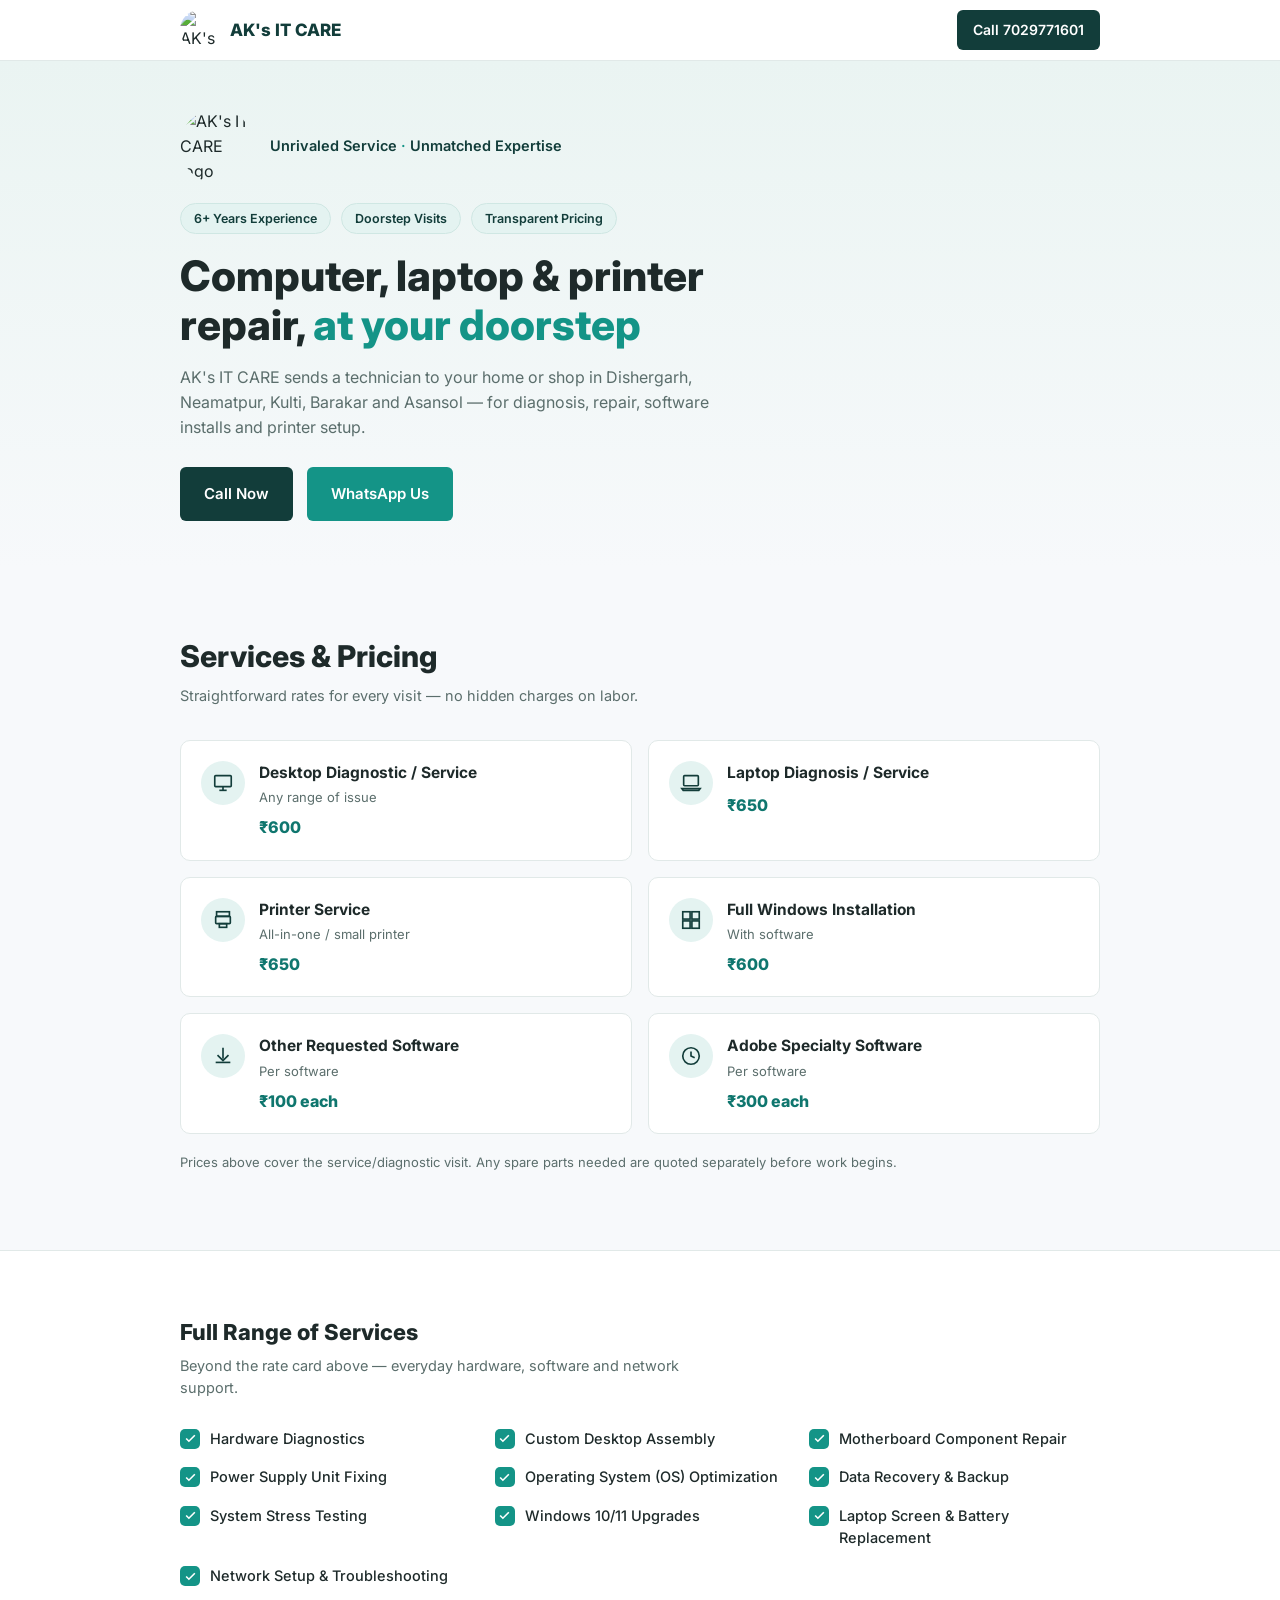
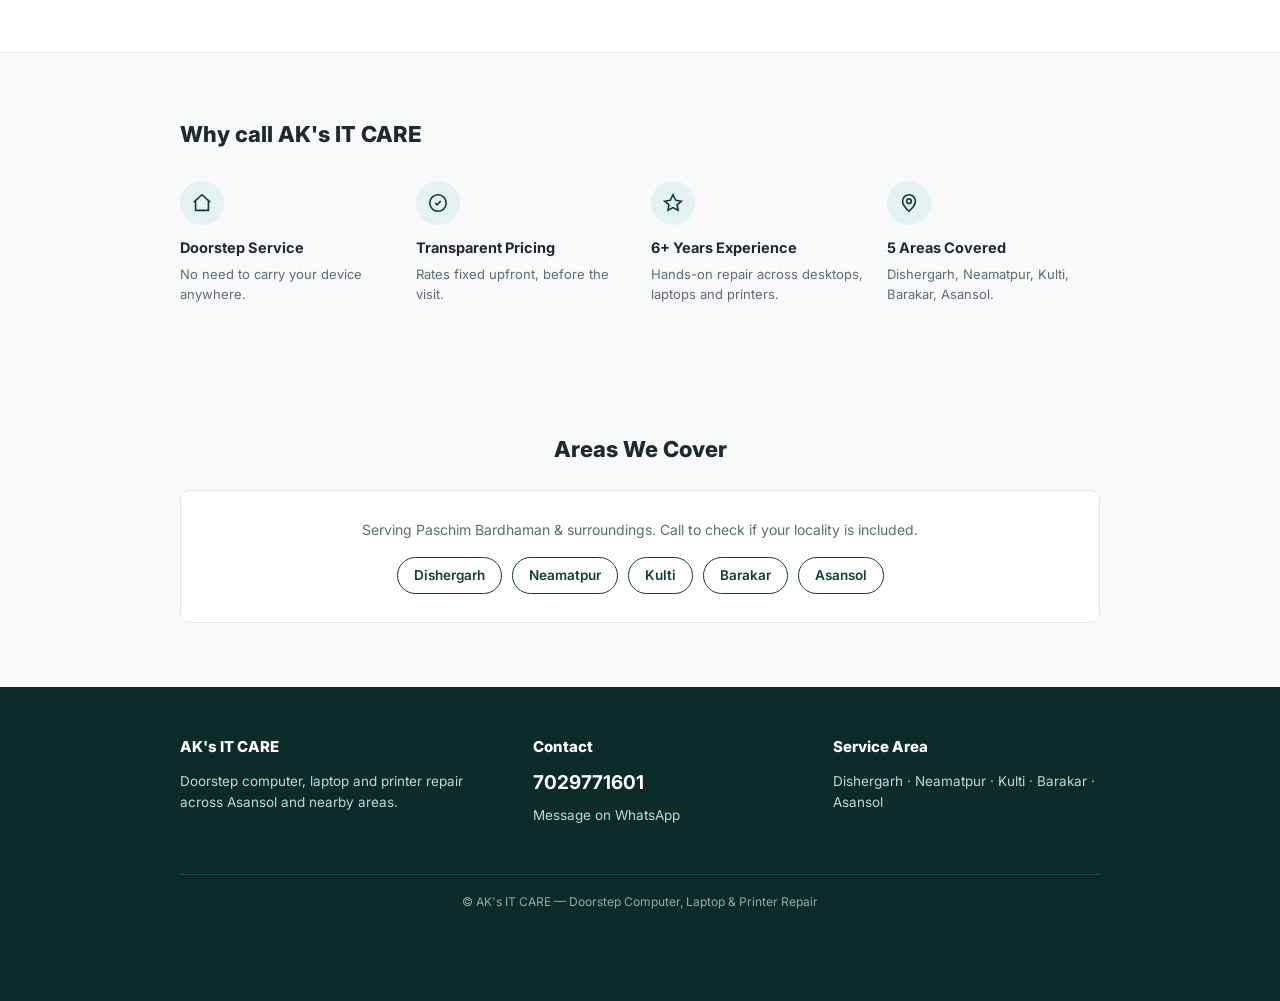
==== aks-it-care.html @ cd23a736 "Add files via upload" ====
<!DOCTYPE html>
<html lang="en">
<head>
<meta charset="UTF-8">
<meta name="viewport" content="width=device-width, initial-scale=1.0">
<title>AK's IT CARE — Doorstep Computer, Laptop & Printer Repair | Asansol, Kulti, Barakar</title>
<meta name="description" content="AK's IT CARE brings computer, laptop and printer repair to your door in Dishergarh, Neamatpur, Kulti, Barakar and Asansol. Call or WhatsApp 7029771601.">
<link rel="icon" type="image/png" href="/AK-S-IT-CARE/logo.png">
<link rel="manifest" href="/AK-S-IT-CARE/manifest.json">
<meta name="theme-color" content="#123D3A">
<link rel="apple-touch-icon" href="/AK-S-IT-CARE/icon-192.png">
<meta name="apple-mobile-web-app-capable" content="yes">
<meta name="apple-mobile-web-app-status-bar-style" content="black-translucent">
<meta name="apple-mobile-web-app-title" content="AK's IT CARE">
<link rel="preconnect" href="https://fonts.googleapis.com">
<link rel="preconnect" href="https://fonts.gstatic.com" crossorigin>
<link href="https://fonts.googleapis.com/css2?family=Inter:wght@400;500;600;700;800&display=swap" rel="stylesheet">
<style>
  :root{
    --primary:#123D3A;
    --primary-dark:#0B2B29;
    --accent:#149487;
    --accent-dark:#0F766E;
    --bg:#F7F9FB;
    --card:#FFFFFF;
    --text:#1E2A2A;
    --muted:#5B6E6C;
    --border:#E1E9E8;
    --tint:#E4F3F1;
  }
  *{ box-sizing:border-box; }
  html{ scroll-behavior:smooth; }
  body{
    margin:0; background:var(--bg); color:var(--text);
    font-family:'Inter', sans-serif; line-height:1.55;
  }
  h1,h2,h3{ font-family:'Inter',sans-serif; font-weight:800; margin:0; color:var(--text); }
  a{ color:inherit; text-decoration:none; }
  .wrap{ max-width:960px; margin:0 auto; padding:0 20px; }
  section{ padding:64px 0; }

  .logo-img{ border-radius:50%; flex:none; display:block; }

  /* header */
  header.top{
    position:sticky; top:0; z-index:50;
    background:var(--card); border-bottom:1px solid var(--border);
  }
  .top-inner{
    display:flex; align-items:center; justify-content:space-between;
    padding:10px 20px; max-width:960px; margin:0 auto;
  }
  .brand{ display:flex; align-items:center; gap:10px; }
  .brand .logo-img{ width:40px; height:40px; }
  .brand-name{ font-weight:800; font-size:17px; color:var(--primary); }
  .top-call{
    display:inline-flex; align-items:center; gap:8px;
    background:var(--primary); color:#fff; font-weight:600; font-size:14px;
    padding:9px 16px; border-radius:6px;
  }
  .top-call:hover{ background:var(--primary-dark); }

  /* hero */
  .hero{ background:linear-gradient(180deg,#EAF4F2 0%, var(--bg) 100%); padding:48px 0 48px; }
  .hero-top{ display:flex; align-items:center; gap:16px; margin-bottom:20px; }
  .hero .logo-img{ width:74px; height:74px; }
  .tagline{ font-size:14.5px; font-weight:600; color:var(--primary); }
  .tagline .sep{ color:var(--accent); }

  .badge-row{ display:flex; gap:10px; flex-wrap:wrap; margin-bottom:18px; }
  .badge{
    font-size:12.5px; font-weight:600; color:var(--primary);
    background:var(--tint); border:1px solid #CFE7E3; border-radius:20px; padding:5px 13px;
  }
  h1{ font-size:clamp(28px,5vw,42px); line-height:1.15; max-width:640px; }
  h1 .hl{ color:var(--accent); }
  .hero p.lead{ color:var(--muted); font-size:16px; max-width:560px; margin-top:16px; }
  .cta-row{ display:flex; gap:14px; margin-top:28px; flex-wrap:wrap; }
  .btn{
    display:inline-flex; align-items:center; gap:8px;
    padding:13px 22px; border-radius:6px; font-weight:600; font-size:15px;
    border:2px solid transparent;
  }
  .btn-primary{ background:var(--primary); color:#fff; }
  .btn-primary:hover{ background:var(--primary-dark); }
  .btn-accent{ background:var(--accent); color:#fff; }
  .btn-accent:hover{ background:var(--accent-dark); }

  /* services */
  section.services h2{ font-size:clamp(22px,4vw,30px); }
  .section-sub{ color:var(--muted); font-size:14.5px; margin-top:6px; max-width:520px; }
  .grid{
    display:grid; grid-template-columns:repeat(2,1fr); gap:16px; margin-top:32px;
  }
  @media (max-width:640px){ .grid{ grid-template-columns:1fr; } }
  .service-card{
    background:var(--card); border:1px solid var(--border); border-radius:10px;
    padding:20px; display:flex; gap:14px; align-items:flex-start;
  }
  .icon-circle{
    flex:none; width:44px; height:44px; border-radius:50%;
    background:var(--tint); display:flex; align-items:center; justify-content:center;
  }
  .icon-circle svg{ width:22px; height:22px; stroke:var(--primary); }
  .service-card .title{ font-weight:700; font-size:15.5px; }
  .service-card .note{ font-size:13px; color:var(--muted); margin-top:2px; }
  .service-card .price{ font-weight:800; color:var(--accent-dark); font-size:16px; margin-top:8px; }

  .price-note{ font-size:13px; color:var(--muted); margin-top:18px; }

  /* full capability checklist */
  section.capabilities{ background:var(--card); border-top:1px solid var(--border); border-bottom:1px solid var(--border); }
  .cap-grid{
    display:grid; grid-template-columns:repeat(3,1fr); gap:16px 24px; margin-top:28px;
  }
  @media (max-width:760px){ .cap-grid{ grid-template-columns:repeat(2,1fr); } }
  @media (max-width:480px){ .cap-grid{ grid-template-columns:1fr; } }
  .cap-item{ display:flex; align-items:flex-start; gap:10px; font-size:14.5px; font-weight:500; }
  .cap-check{
    flex:none; width:20px; height:20px; border-radius:5px; background:var(--accent);
    display:flex; align-items:center; justify-content:center; margin-top:1px;
  }
  .cap-check svg{ width:13px; height:13px; stroke:#fff; stroke-width:3; }

  /* why us */
  .why-grid{ display:grid; grid-template-columns:repeat(4,1fr); gap:22px; margin-top:30px; }
  @media (max-width:760px){ .why-grid{ grid-template-columns:repeat(2,1fr); } }
  .why-item{ text-align:left; }
  .why-item .icon-circle{ margin-bottom:12px; }
  .why-item .title{ font-weight:700; font-size:14.5px; }
  .why-item .d{ font-size:13px; color:var(--muted); margin-top:4px; }

  /* coverage */
  .coverage-card{
    background:var(--card); border:1px solid var(--border); border-radius:10px;
    padding:28px; text-align:center; margin-top:24px;
  }
  .chips{ display:flex; flex-wrap:wrap; gap:10px; justify-content:center; margin-top:16px; }
  .chip{
    border:1.5px solid var(--primary); color:var(--primary);
    border-radius:20px; padding:7px 16px; font-size:13.5px; font-weight:600;
  }

  /* footer */
  footer{ background:var(--primary-dark); color:#E4F1EF; padding:48px 0 90px; }
  .foot-grid{ display:grid; grid-template-columns:1.2fr 1fr 1fr; gap:32px; }
  @media (max-width:700px){ .foot-grid{ grid-template-columns:1fr; gap:26px; } }
  footer h3{ color:#fff; font-size:15px; margin-bottom:10px; }
  footer p, footer a{ font-size:13.5px; color:#BFDAD6; }
  footer a:hover{ color:#fff; }
  .foot-phone{ font-size:19px; font-weight:700; color:#fff; margin-top:4px; display:block; }
  .foot-bottom{
    border-top:1px solid rgba(255,255,255,0.12); margin-top:34px; padding-top:18px;
    font-size:12px; color:#8FAEAA; text-align:center;
  }

  /* sticky mobile call bar */
  .mobile-bar{
    display:none;
    position:fixed; bottom:0; left:0; right:0; z-index:60;
    background:#fff; border-top:1px solid var(--border);
    padding:10px 16px; gap:10px;
    box-shadow:0 -4px 16px rgba(0,0,0,0.08);
  }
  @media (max-width:680px){
    .mobile-bar{ display:flex; }
    body{ padding-bottom:74px; }
  }
  .mobile-bar .btn{ flex:1; justify-content:center; padding:12px 10px; font-size:14px; }

  a:focus-visible, button:focus-visible{ outline:3px solid var(--accent); outline-offset:2px; }
</style>
</head>
<body>

<header class="top">
  <div class="top-inner">
    <div class="brand">
      <img class="logo-img" src="/AK-S-IT-CARE/logo.png" alt="AK's IT CARE logo" width="40" height="40">
      <span class="brand-name">AK's IT CARE</span>
    </div>
    <a class="top-call" href="tel:+917029771601">Call 7029771601</a>
  </div>
</header>

<section class="hero">
  <div class="wrap">
    <div class="hero-top">
      <img class="logo-img" src="/AK-S-IT-CARE/logo.png" alt="AK's IT CARE logo" width="74" height="74">
      <div class="tagline">Unrivaled Service<span class="sep"> · </span>Unmatched Expertise</div>
    </div>
    <div class="badge-row">
      <span class="badge">6+ Years Experience</span>
      <span class="badge">Doorstep Visits</span>
      <span class="badge">Transparent Pricing</span>
    </div>
    <h1>Computer, laptop &amp; printer repair, <span class="hl">at your doorstep</span></h1>
    <p class="lead">AK's IT CARE sends a technician to your home or shop in Dishergarh, Neamatpur, Kulti, Barakar and Asansol — for diagnosis, repair, software installs and printer setup.</p>
    <div class="cta-row">
      <a class="btn btn-primary" href="tel:+917029771601">Call Now</a>
      <a class="btn btn-accent" href="https://wa.me/917029771601" target="_blank" rel="noopener">WhatsApp Us</a>
    </div>
  </div>
</section>

<section class="services" id="services">
  <div class="wrap">
    <h2>Services &amp; Pricing</h2>
    <p class="section-sub">Straightforward rates for every visit — no hidden charges on labor.</p>

    <div class="grid">
      <div class="service-card">
        <div class="icon-circle"><svg viewBox="0 0 24 24" fill="none" stroke-width="1.8"><rect x="3" y="4" width="18" height="12" rx="1"/><line x1="8" y1="20" x2="16" y2="20"/><line x1="12" y1="16" x2="12" y2="20"/></svg></div>
        <div>
          <div class="title">Desktop Diagnostic / Service</div>
          <div class="note">Any range of issue</div>
          <div class="price">₹600</div>
        </div>
      </div>

      <div class="service-card">
        <div class="icon-circle"><svg viewBox="0 0 24 24" fill="none" stroke-width="1.8"><rect x="4" y="4" width="16" height="11" rx="1"/><path d="M2 18h20l-1.5 2h-17z"/></svg></div>
        <div>
          <div class="title">Laptop Diagnosis / Service</div>
          <div class="price">₹650</div>
        </div>
      </div>

      <div class="service-card">
        <div class="icon-circle"><svg viewBox="0 0 24 24" fill="none" stroke-width="1.8"><rect x="5" y="3" width="14" height="5"/><rect x="4" y="8" width="16" height="8" rx="1"/><rect x="8" y="16" width="8" height="4"/></svg></div>
        <div>
          <div class="title">Printer Service</div>
          <div class="note">All-in-one / small printer</div>
          <div class="price">₹650</div>
        </div>
      </div>

      <div class="service-card">
        <div class="icon-circle"><svg viewBox="0 0 24 24" fill="none" stroke-width="1.8"><rect x="3" y="3" width="8" height="8"/><rect x="13" y="3" width="8" height="8"/><rect x="3" y="13" width="8" height="8"/><rect x="13" y="13" width="8" height="8"/></svg></div>
        <div>
          <div class="title">Full Windows Installation</div>
          <div class="note">With software</div>
          <div class="price">₹600</div>
        </div>
      </div>

      <div class="service-card">
        <div class="icon-circle"><svg viewBox="0 0 24 24" fill="none" stroke-width="1.8"><path d="M12 3v12"/><path d="M6 11l6 6 6-6"/><path d="M4 19h16"/></svg></div>
        <div>
          <div class="title">Other Requested Software</div>
          <div class="note">Per software</div>
          <div class="price">₹100 each</div>
        </div>
      </div>

      <div class="service-card">
        <div class="icon-circle"><svg viewBox="0 0 24 24" fill="none" stroke-width="1.8"><circle cx="12" cy="12" r="9"/><path d="M12 7v5l4 2"/></svg></div>
        <div>
          <div class="title">Adobe Specialty Software</div>
          <div class="note">Per software</div>
          <div class="price">₹300 each</div>
        </div>
      </div>
    </div>

    <p class="price-note">Prices above cover the service/diagnostic visit. Any spare parts needed are quoted separately before work begins.</p>
  </div>
</section>

<section class="capabilities">
  <div class="wrap">
    <h2 style="font-size:22px;">Full Range of Services</h2>
    <p class="section-sub">Beyond the rate card above — everyday hardware, software and network support.</p>
    <div class="cap-grid">
      <div class="cap-item"><span class="cap-check"><svg viewBox="0 0 24 24" fill="none"><path d="M4 12l5 5L20 6"/></svg></span>Hardware Diagnostics</div>
      <div class="cap-item"><span class="cap-check"><svg viewBox="0 0 24 24" fill="none"><path d="M4 12l5 5L20 6"/></svg></span>Custom Desktop Assembly</div>
      <div class="cap-item"><span class="cap-check"><svg viewBox="0 0 24 24" fill="none"><path d="M4 12l5 5L20 6"/></svg></span>Motherboard Component Repair</div>
      <div class="cap-item"><span class="cap-check"><svg viewBox="0 0 24 24" fill="none"><path d="M4 12l5 5L20 6"/></svg></span>Power Supply Unit Fixing</div>
      <div class="cap-item"><span class="cap-check"><svg viewBox="0 0 24 24" fill="none"><path d="M4 12l5 5L20 6"/></svg></span>Operating System (OS) Optimization</div>
      <div class="cap-item"><span class="cap-check"><svg viewBox="0 0 24 24" fill="none"><path d="M4 12l5 5L20 6"/></svg></span>Data Recovery &amp; Backup</div>
      <div class="cap-item"><span class="cap-check"><svg viewBox="0 0 24 24" fill="none"><path d="M4 12l5 5L20 6"/></svg></span>System Stress Testing</div>
      <div class="cap-item"><span class="cap-check"><svg viewBox="0 0 24 24" fill="none"><path d="M4 12l5 5L20 6"/></svg></span>Windows 10/11 Upgrades</div>
      <div class="cap-item"><span class="cap-check"><svg viewBox="0 0 24 24" fill="none"><path d="M4 12l5 5L20 6"/></svg></span>Laptop Screen &amp; Battery Replacement</div>
      <div class="cap-item"><span class="cap-check"><svg viewBox="0 0 24 24" fill="none"><path d="M4 12l5 5L20 6"/></svg></span>Network Setup &amp; Troubleshooting</div>
    </div>
  </div>
</section>

<section class="why">
  <div class="wrap">
    <h2 style="font-size:22px;">Why call AK's IT CARE</h2>
    <div class="why-grid">
      <div class="why-item">
        <div class="icon-circle"><svg viewBox="0 0 24 24" fill="none" stroke-width="1.8"><path d="M3 11l9-8 9 8"/><path d="M5 10v10h14V10"/></svg></div>
        <div class="title">Doorstep Service</div>
        <div class="d">No need to carry your device anywhere.</div>
      </div>
      <div class="why-item">
        <div class="icon-circle"><svg viewBox="0 0 24 24" fill="none" stroke-width="1.8"><circle cx="12" cy="12" r="9"/><path d="M9 12l2 2 4-4"/></svg></div>
        <div class="title">Transparent Pricing</div>
        <div class="d">Rates fixed upfront, before the visit.</div>
      </div>
      <div class="why-item">
        <div class="icon-circle"><svg viewBox="0 0 24 24" fill="none" stroke-width="1.8"><path d="M12 3l3 6 6 1-4.5 4 1 6-5.5-3-5.5 3 1-6L3 10l6-1z"/></svg></div>
        <div class="title">6+ Years Experience</div>
        <div class="d">Hands-on repair across desktops, laptops and printers.</div>
      </div>
      <div class="why-item">
        <div class="icon-circle"><svg viewBox="0 0 24 24" fill="none" stroke-width="1.8"><path d="M12 21s7-6.5 7-11a7 7 0 10-14 0c0 4.5 7 11 7 11z"/><circle cx="12" cy="10" r="2.5"/></svg></div>
        <div class="title">5 Areas Covered</div>
        <div class="d">Dishergarh, Neamatpur, Kulti, Barakar, Asansol.</div>
      </div>
    </div>
  </div>
</section>

<section class="coverage" id="coverage">
  <div class="wrap">
    <h2 style="font-size:22px; text-align:center;">Areas We Cover</h2>
    <div class="coverage-card">
      <p style="color:var(--muted); font-size:14px; margin:0;">Serving Paschim Bardhaman &amp; surroundings. Call to check if your locality is included.</p>
      <div class="chips">
        <span class="chip">Dishergarh</span>
        <span class="chip">Neamatpur</span>
        <span class="chip">Kulti</span>
        <span class="chip">Barakar</span>
        <span class="chip">Asansol</span>
      </div>
    </div>
  </div>
</section>

<footer id="contact">
  <div class="wrap">
    <div class="foot-grid">
      <div>
        <h3>AK's IT CARE</h3>
        <p>Doorstep computer, laptop and printer repair across Asansol and nearby areas.</p>
      </div>
      <div>
        <h3>Contact</h3>
        <a href="tel:+917029771601" class="foot-phone">7029771601</a>
        <p style="margin-top:8px;"><a href="https://wa.me/917029771601" target="_blank" rel="noopener">Message on WhatsApp</a></p>
      </div>
      <div>
        <h3>Service Area</h3>
        <p>Dishergarh · Neamatpur · Kulti · Barakar · Asansol</p>
      </div>
    </div>
    <div class="foot-bottom">© AK's IT CARE — Doorstep Computer, Laptop &amp; Printer Repair</div>
  </div>
</footer>

<div class="mobile-bar">
  <a class="btn btn-primary" href="tel:+917029771601">Call Now</a>
  <a class="btn btn-accent" href="https://wa.me/917029771601" target="_blank" rel="noopener">WhatsApp</a>
</div>

<script>
  if ('serviceWorker' in navigator) {
    window.addEventListener('load', () => {
      navigator.serviceWorker.register('/AK-S-IT-CARE/sw.js').catch(() => {});
    });
  }
</script>

</body>
</html>
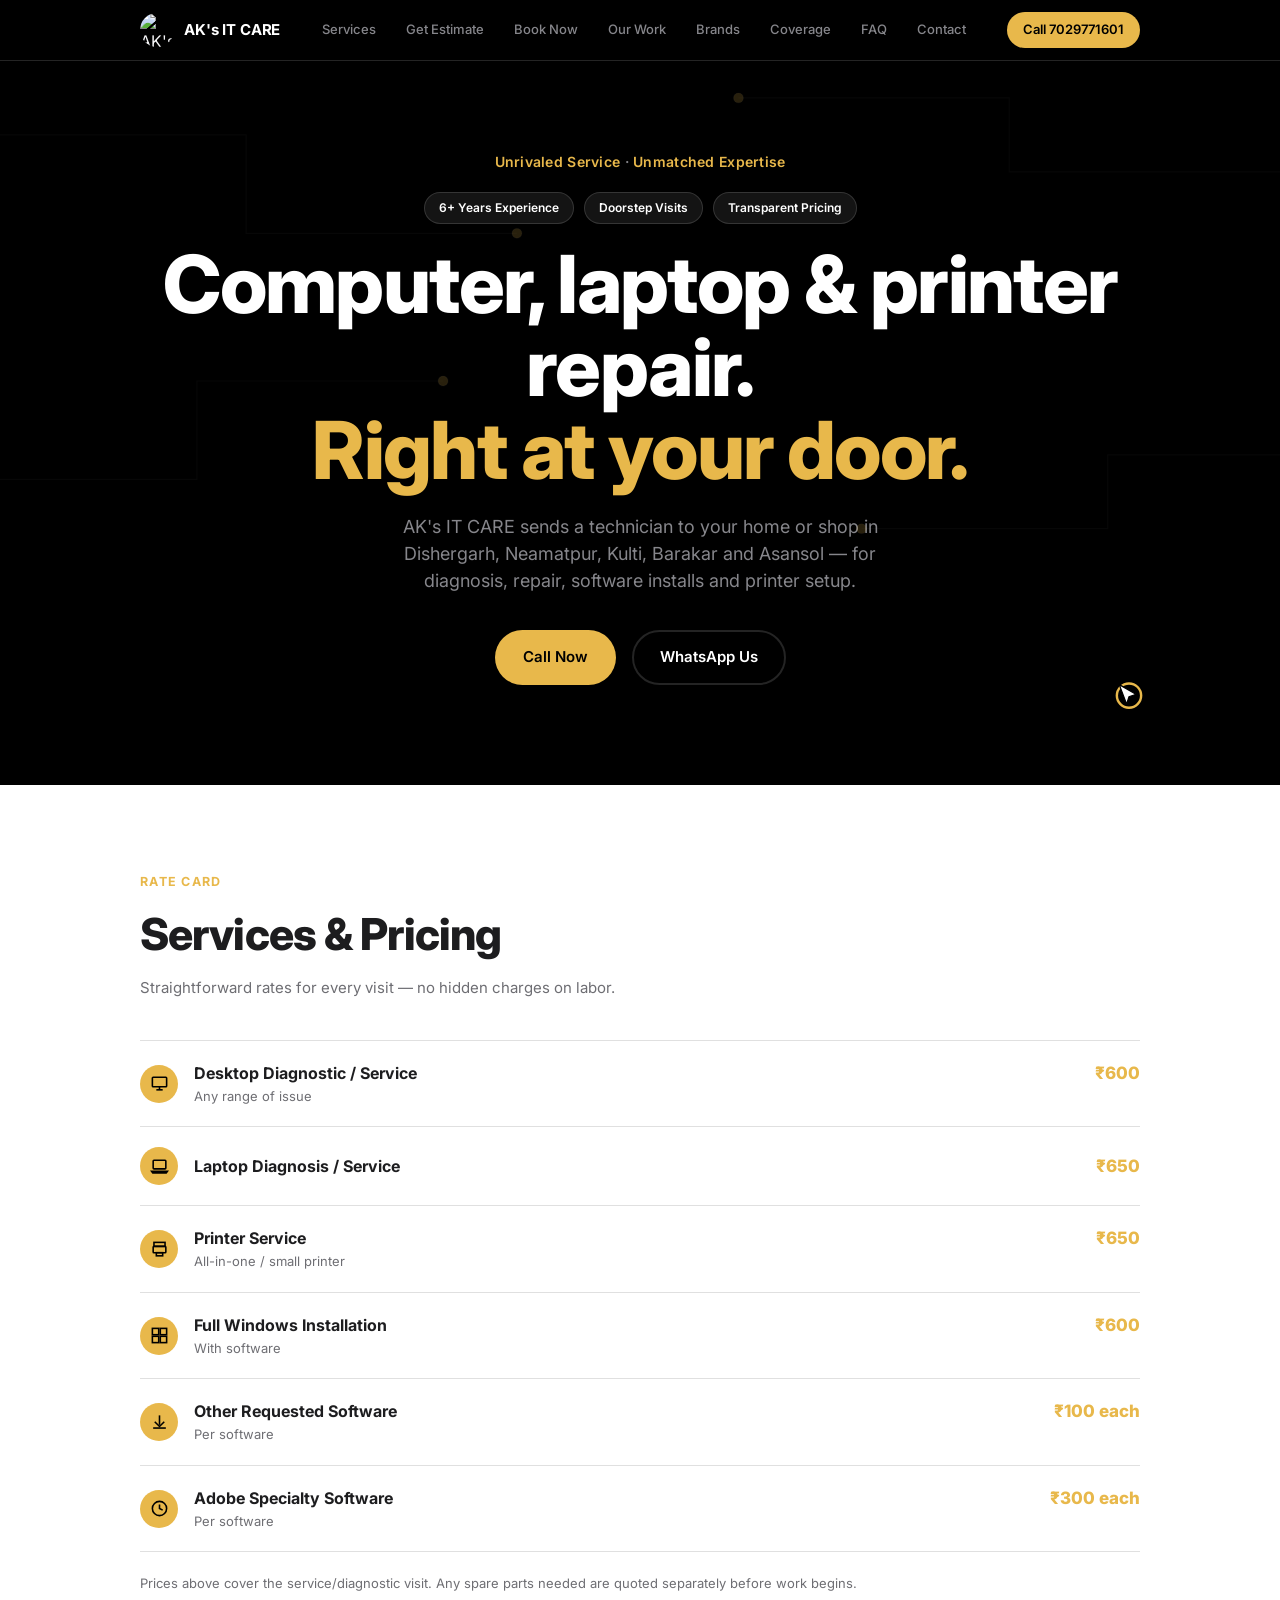
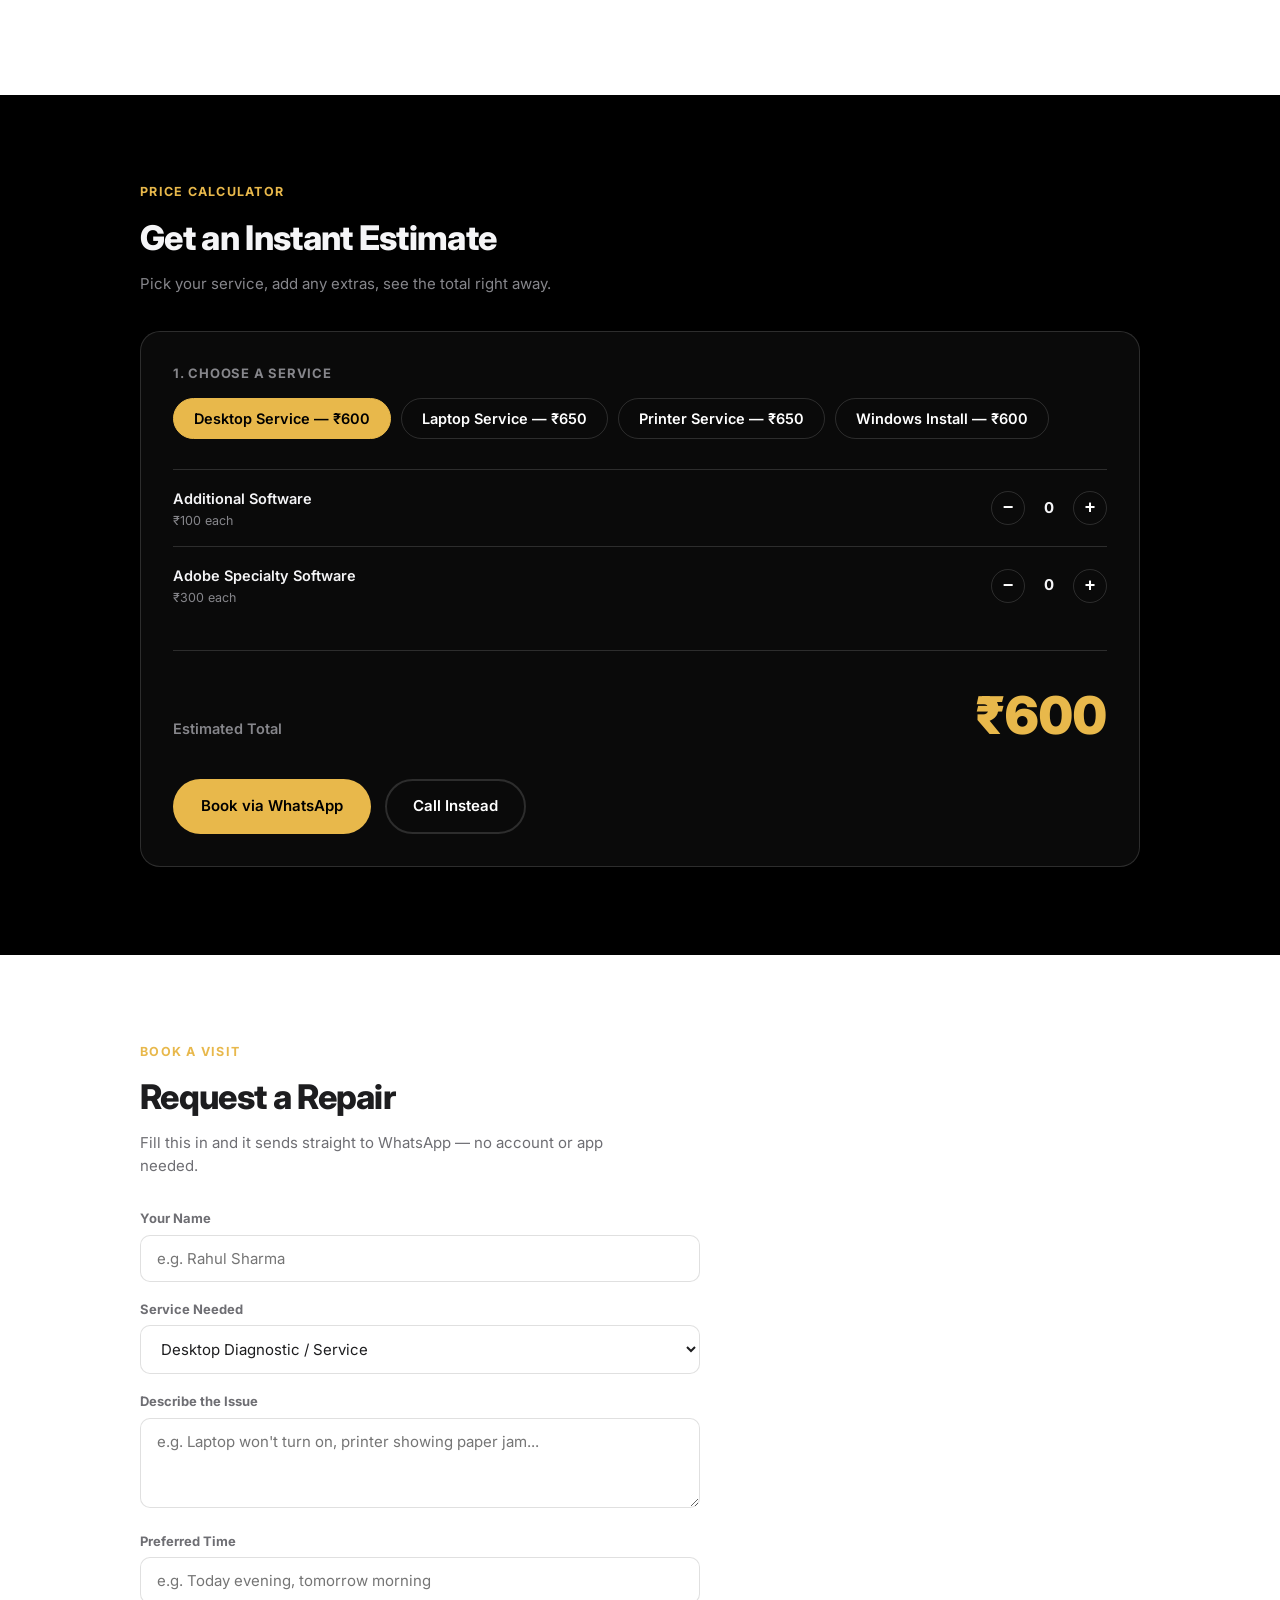
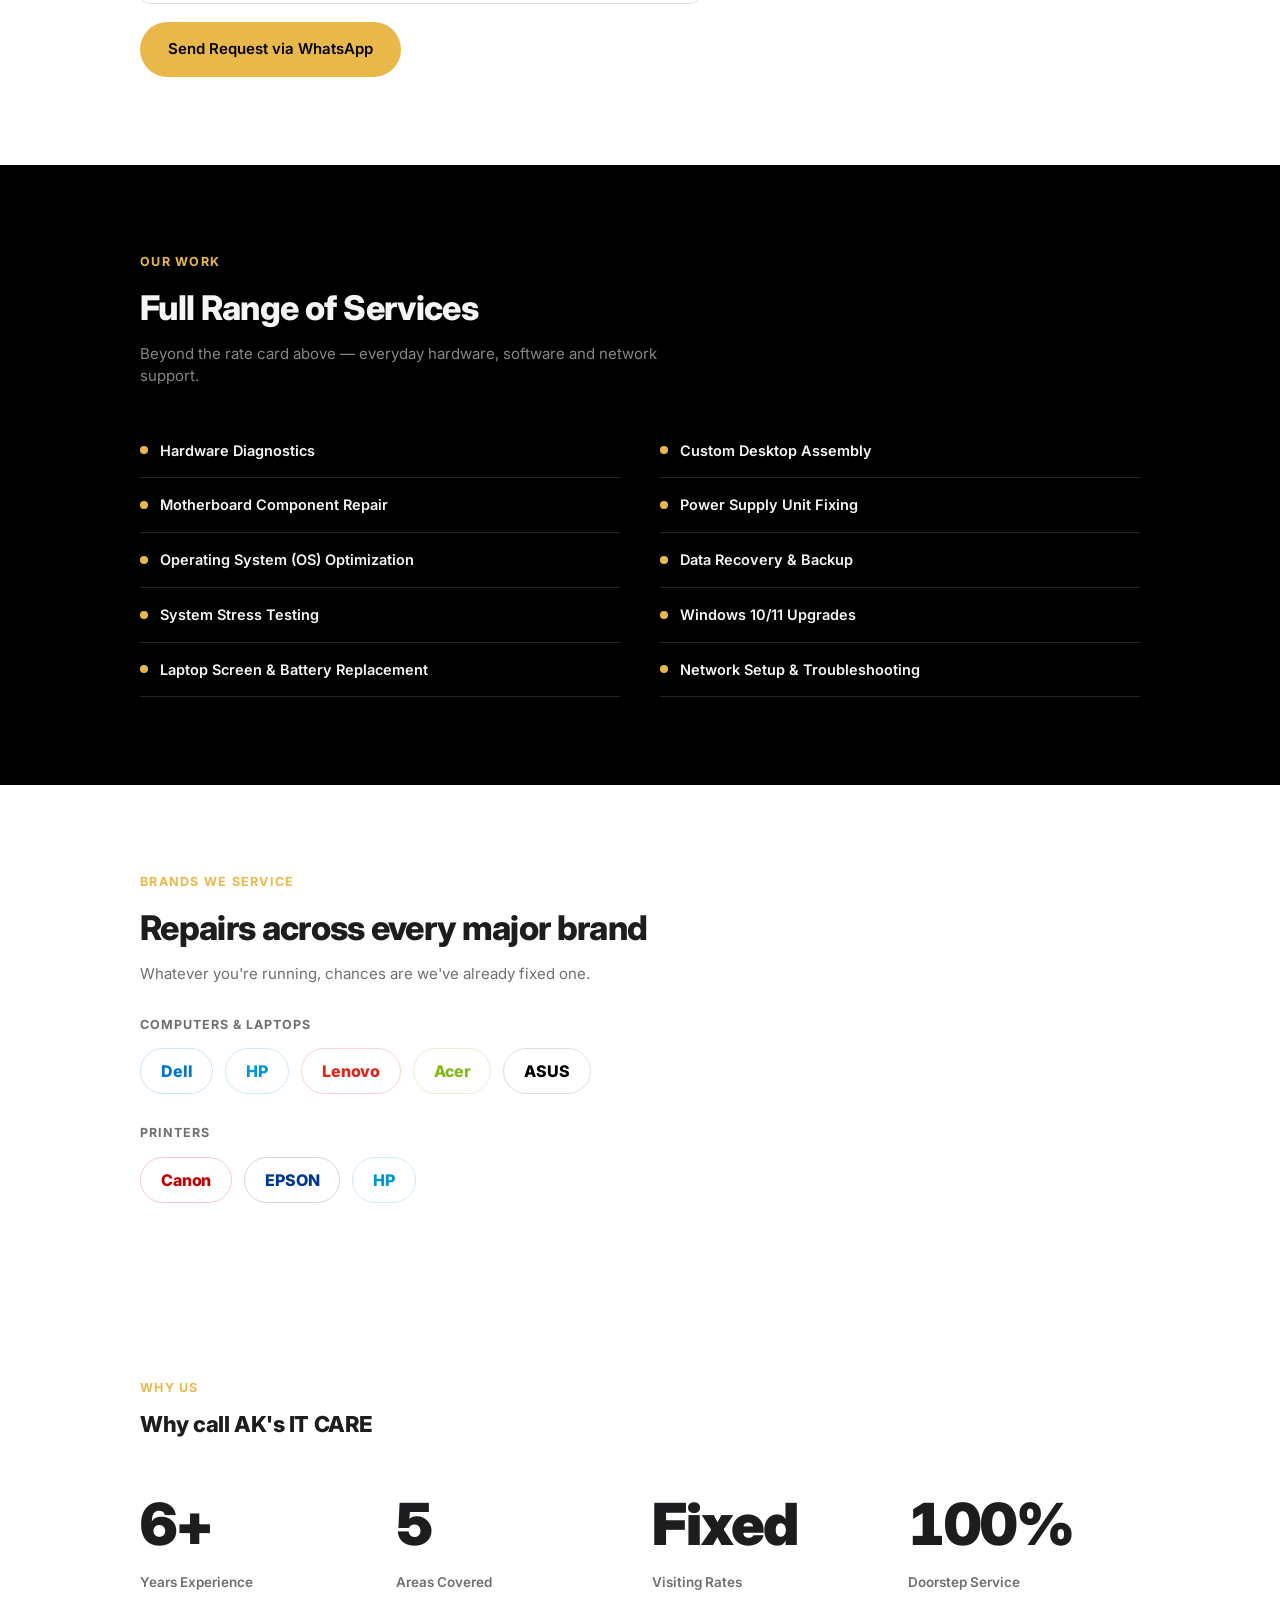
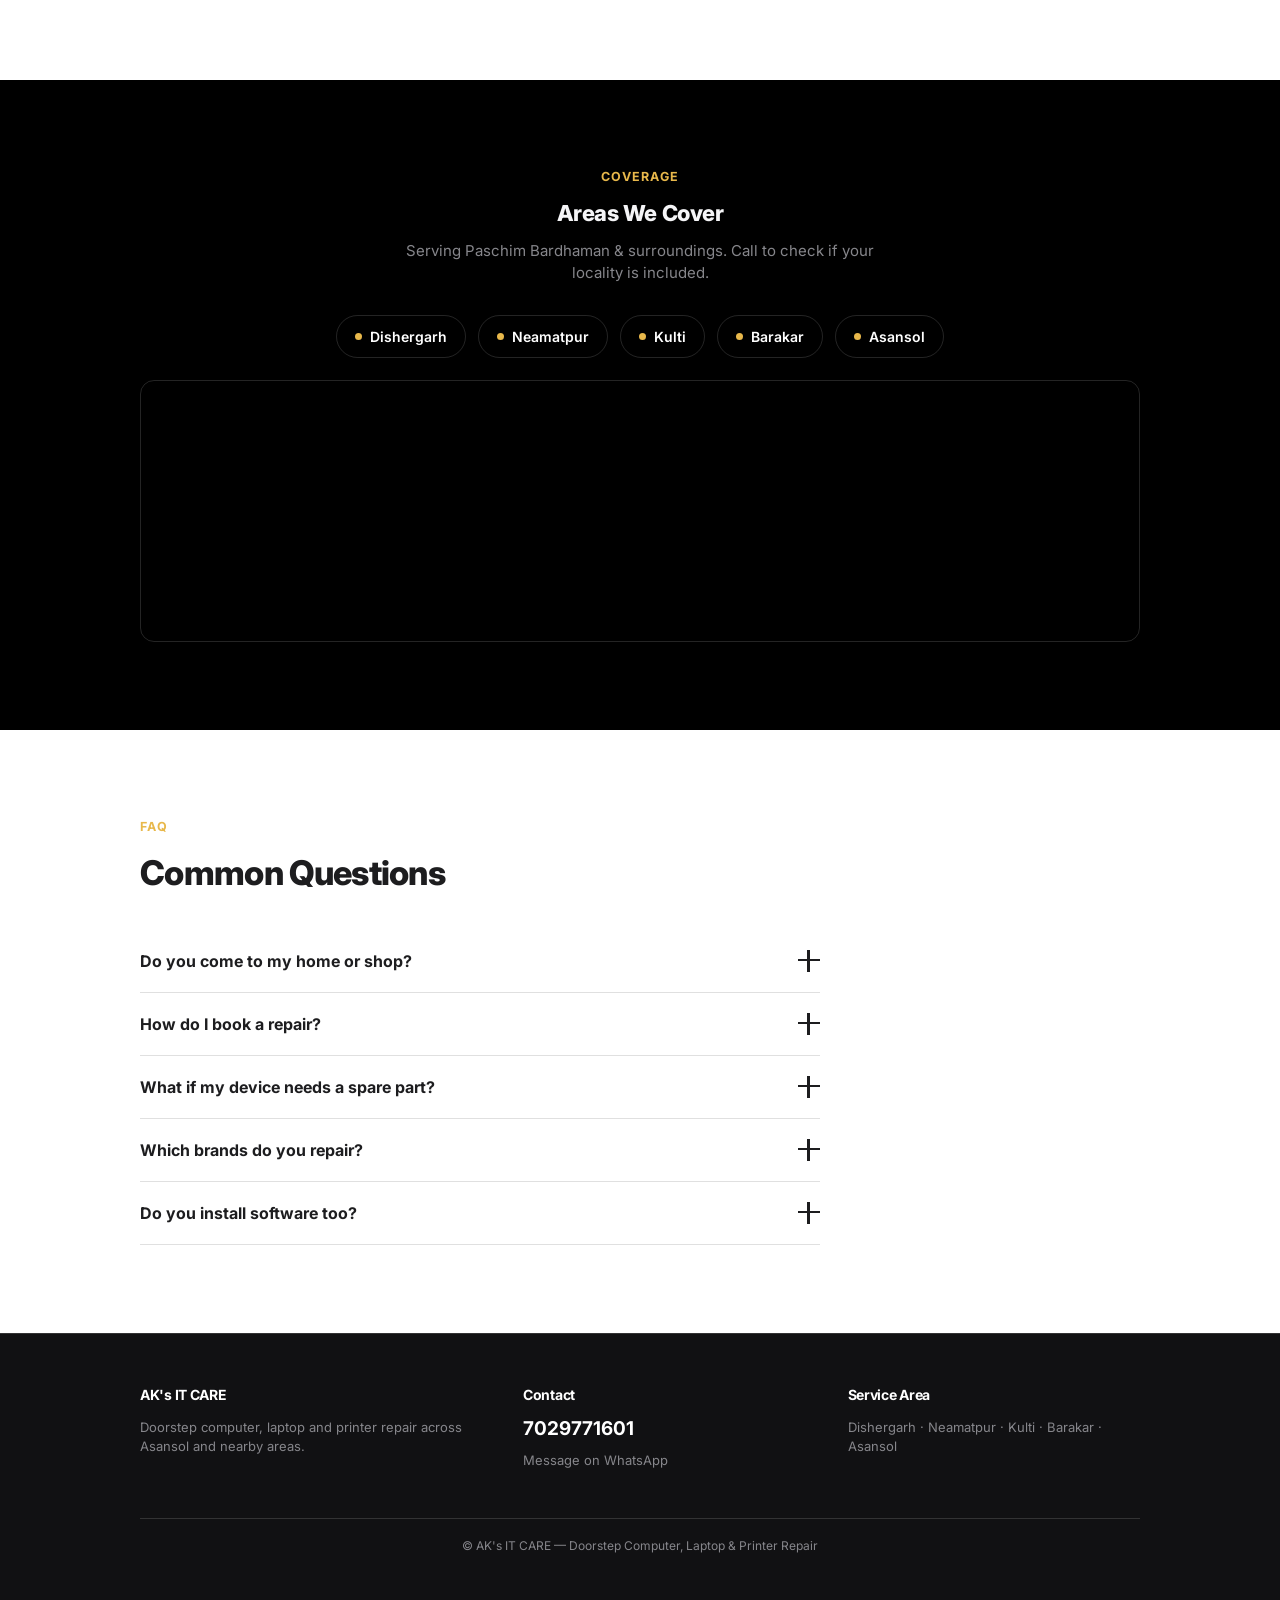
==== commit a8e2c72a: "Add files via upload" ====
--- a/aks-it-care.html
+++ b/aks-it-care.html
@@ -5,168 +5,293 @@
 <meta name="viewport" content="width=device-width, initial-scale=1.0">
 <title>AK's IT CARE — Doorstep Computer, Laptop & Printer Repair | Asansol, Kulti, Barakar</title>
 <meta name="description" content="AK's IT CARE brings computer, laptop and printer repair to your door in Dishergarh, Neamatpur, Kulti, Barakar and Asansol. Call or WhatsApp 7029771601.">
+<meta name="robots" content="index, follow">
+<link rel="canonical" href="https://franktechnician.github.io/AK-S-IT-CARE/">
+<meta property="og:type" content="business.business">
+<meta property="og:title" content="AK's IT CARE — Doorstep Computer, Laptop & Printer Repair">
+<meta property="og:description" content="Doorstep computer, laptop and printer repair in Dishergarh, Neamatpur, Kulti, Barakar and Asansol. Call or WhatsApp 7029771601.">
+<meta property="og:url" content="https://franktechnician.github.io/AK-S-IT-CARE/">
+<meta property="og:image" content="https://franktechnician.github.io/AK-S-IT-CARE/icon-512.png">
+<meta property="og:locale" content="en_IN">
+<meta name="twitter:card" content="summary">
+<meta name="twitter:title" content="AK's IT CARE — Doorstep Computer, Laptop & Printer Repair">
+<meta name="twitter:description" content="Doorstep computer, laptop and printer repair in Dishergarh, Neamatpur, Kulti, Barakar and Asansol.">
+<meta name="twitter:image" content="https://franktechnician.github.io/AK-S-IT-CARE/icon-512.png">
+<script type="application/ld+json">
+{
+  "@context": "https://schema.org",
+  "@type": "LocalBusiness",
+  "name": "AK's IT CARE",
+  "image": "https://franktechnician.github.io/AK-S-IT-CARE/logo.png",
+  "telephone": "+917029771601",
+  "priceRange": "₹100–₹650",
+  "areaServed": ["Dishergarh", "Neamatpur", "Kulti", "Barakar", "Asansol"],
+  "address": {
+    "@type": "PostalAddress",
+    "addressLocality": "Asansol",
+    "addressRegion": "West Bengal",
+    "addressCountry": "IN"
+  },
+  "url": "https://franktechnician.github.io/AK-S-IT-CARE/"
+}
+</script>
 <link rel="icon" type="image/png" href="/AK-S-IT-CARE/logo.png">
 <link rel="manifest" href="/AK-S-IT-CARE/manifest.json">
-<meta name="theme-color" content="#123D3A">
+<meta name="theme-color" content="#000000">
 <link rel="apple-touch-icon" href="/AK-S-IT-CARE/icon-192.png">
 <meta name="apple-mobile-web-app-capable" content="yes">
 <meta name="apple-mobile-web-app-status-bar-style" content="black-translucent">
 <meta name="apple-mobile-web-app-title" content="AK's IT CARE">
 <link rel="preconnect" href="https://fonts.googleapis.com">
 <link rel="preconnect" href="https://fonts.gstatic.com" crossorigin>
-<link href="https://fonts.googleapis.com/css2?family=Inter:wght@400;500;600;700;800&display=swap" rel="stylesheet">
+<link href="https://fonts.googleapis.com/css2?family=Inter:wght@400;500;600;700;800;900&display=swap" rel="stylesheet">
 <style>
   :root{
-    --primary:#123D3A;
-    --primary-dark:#0B2B29;
-    --accent:#149487;
-    --accent-dark:#0F766E;
-    --bg:#F7F9FB;
-    --card:#FFFFFF;
-    --text:#1E2A2A;
-    --muted:#5B6E6C;
-    --border:#E1E9E8;
-    --tint:#E4F3F1;
+    --black:#000000;
+    --near-black:#111113;
+    --white:#ffffff;
+    --offwhite:#f5f5f7;
+    --gray:#86868b;
+    --gray-dark:#6e6e73;
+    --accent:#E8B84B;
+    --accent-dim:#B98F35;
+    --line-dark:rgba(255,255,255,0.14);
+    --line-light:rgba(0,0,0,0.12);
   }
   *{ box-sizing:border-box; }
   html{ scroll-behavior:smooth; }
   body{
-    margin:0; background:var(--bg); color:var(--text);
-    font-family:'Inter', sans-serif; line-height:1.55;
-  }
-  h1,h2,h3{ font-family:'Inter',sans-serif; font-weight:800; margin:0; color:var(--text); }
+    margin:0; background:var(--black); color:var(--offwhite);
+    font-family:'Inter', sans-serif; line-height:1.5; overflow-x:hidden;
+    -webkit-font-smoothing:antialiased;
+  }
+  h1,h2,h3{ font-family:'Inter',sans-serif; font-weight:800; margin:0; letter-spacing:-0.02em; }
   a{ color:inherit; text-decoration:none; }
-  .wrap{ max-width:960px; margin:0 auto; padding:0 20px; }
-  section{ padding:64px 0; }
+  .wrap{ max-width:1040px; margin:0 auto; padding:0 20px; }
+  section{ padding:88px 0; }
+  ::selection{ background:var(--accent); color:#000; }
+
+  .section-light{ background:var(--white); color:#1D1D1F; }
+  .section-light .muted{ color:var(--gray-dark); }
+  .section-dark{ background:var(--black); color:var(--offwhite); }
+  .section-dark .muted{ color:var(--gray); }
+  .section-nearblack{ background:var(--near-black); color:var(--offwhite); }
 
   .logo-img{ border-radius:50%; flex:none; display:block; }
+
+  .reveal{ opacity:0; transform:translateY(24px); transition:opacity .7s ease, transform .7s ease; }
+  .reveal.visible{ opacity:1; transform:translateY(0); }
+  .reveal.d1{ transition-delay:.06s; } .reveal.d2{ transition-delay:.12s; }
+  .reveal.d3{ transition-delay:.18s; } .reveal.d4{ transition-delay:.24s; }
+  .reveal.d5{ transition-delay:.3s; } .reveal.d6{ transition-delay:.36s; }
 
   /* header */
   header.top{
     position:sticky; top:0; z-index:50;
-    background:var(--card); border-bottom:1px solid var(--border);
-  }
-  .top-inner{
-    display:flex; align-items:center; justify-content:space-between;
-    padding:10px 20px; max-width:960px; margin:0 auto;
-  }
+    background:rgba(0,0,0,0.72); backdrop-filter:blur(14px) saturate(160%);
+    border-bottom:1px solid var(--line-dark);
+  }
+  .top-inner{ display:flex; align-items:center; justify-content:space-between; padding:12px 20px; max-width:1040px; margin:0 auto; }
   .brand{ display:flex; align-items:center; gap:10px; }
-  .brand .logo-img{ width:40px; height:40px; }
-  .brand-name{ font-weight:800; font-size:17px; color:var(--primary); }
+  .brand .logo-img{ width:34px; height:34px; }
+  .brand-name{ font-weight:700; font-size:15px; color:#fff; letter-spacing:-0.01em; }
+  .nav-links{ display:flex; gap:30px; font-size:13px; font-weight:500; color:var(--gray); }
+  .nav-links a{ transition:color .2s; }
+  .nav-links a:hover{ color:#fff; }
+  @media (max-width:760px){ .nav-links{ display:none; } }
   .top-call{
-    display:inline-flex; align-items:center; gap:8px;
-    background:var(--primary); color:#fff; font-weight:600; font-size:14px;
-    padding:9px 16px; border-radius:6px;
-  }
-  .top-call:hover{ background:var(--primary-dark); }
+    display:inline-flex; align-items:center; gap:6px;
+    background:var(--accent); color:#000; font-weight:600; font-size:13px;
+    padding:8px 16px; border-radius:980px; transition:transform .2s, background .2s;
+  }
+  .top-call:hover{ background:#f0c565; transform:translateY(-1px); }
 
   /* hero */
-  .hero{ background:linear-gradient(180deg,#EAF4F2 0%, var(--bg) 100%); padding:48px 0 48px; }
-  .hero-top{ display:flex; align-items:center; gap:16px; margin-bottom:20px; }
-  .hero .logo-img{ width:74px; height:74px; }
-  .tagline{ font-size:14.5px; font-weight:600; color:var(--primary); }
-  .tagline .sep{ color:var(--accent); }
-
-  .badge-row{ display:flex; gap:10px; flex-wrap:wrap; margin-bottom:18px; }
+  .hero{ position:relative; padding:90px 0 100px; text-align:center; overflow:hidden; }
+  .hero-circuit{ position:absolute; inset:0; opacity:0.35; pointer-events:none; }
+  .tagline{ font-size:14px; font-weight:600; color:var(--accent); letter-spacing:0.02em; }
+  .tagline .sep{ color:var(--gray); }
+  .badge-row{ display:flex; gap:10px; flex-wrap:wrap; justify-content:center; margin:20px 0 8px; }
   .badge{
-    font-size:12.5px; font-weight:600; color:var(--primary);
-    background:var(--tint); border:1px solid #CFE7E3; border-radius:20px; padding:5px 13px;
-  }
-  h1{ font-size:clamp(28px,5vw,42px); line-height:1.15; max-width:640px; }
+    font-size:12px; font-weight:600; color:#fff;
+    background:rgba(255,255,255,0.08); border:1px solid var(--line-dark); border-radius:980px; padding:6px 14px;
+  }
+  h1{ font-size:clamp(34px,7vw,80px); line-height:1.04; margin-top:18px; color:#fff; }
   h1 .hl{ color:var(--accent); }
-  .hero p.lead{ color:var(--muted); font-size:16px; max-width:560px; margin-top:16px; }
-  .cta-row{ display:flex; gap:14px; margin-top:28px; flex-wrap:wrap; }
+  .hero p.lead{ color:var(--gray); font-size:18px; max-width:560px; margin:22px auto 0; }
+  .cta-row{ display:flex; gap:16px; margin-top:36px; flex-wrap:wrap; justify-content:center; position:relative; }
   .btn{
     display:inline-flex; align-items:center; gap:8px;
-    padding:13px 22px; border-radius:6px; font-weight:600; font-size:15px;
-    border:2px solid transparent;
-  }
-  .btn-primary{ background:var(--primary); color:#fff; }
-  .btn-primary:hover{ background:var(--primary-dark); }
-  .btn-accent{ background:var(--accent); color:#fff; }
-  .btn-accent:hover{ background:var(--accent-dark); }
-
-  /* services */
-  section.services h2{ font-size:clamp(22px,4vw,30px); }
-  .section-sub{ color:var(--muted); font-size:14.5px; margin-top:6px; max-width:520px; }
-  .grid{
-    display:grid; grid-template-columns:repeat(2,1fr); gap:16px; margin-top:32px;
-  }
-  @media (max-width:640px){ .grid{ grid-template-columns:1fr; } }
-  .service-card{
-    background:var(--card); border:1px solid var(--border); border-radius:10px;
-    padding:20px; display:flex; gap:14px; align-items:flex-start;
-  }
-  .icon-circle{
-    flex:none; width:44px; height:44px; border-radius:50%;
-    background:var(--tint); display:flex; align-items:center; justify-content:center;
-  }
-  .icon-circle svg{ width:22px; height:22px; stroke:var(--primary); }
-  .service-card .title{ font-weight:700; font-size:15.5px; }
-  .service-card .note{ font-size:13px; color:var(--muted); margin-top:2px; }
-  .service-card .price{ font-weight:800; color:var(--accent-dark); font-size:16px; margin-top:8px; }
-
-  .price-note{ font-size:13px; color:var(--muted); margin-top:18px; }
-
-  /* full capability checklist */
-  section.capabilities{ background:var(--card); border-top:1px solid var(--border); border-bottom:1px solid var(--border); }
-  .cap-grid{
-    display:grid; grid-template-columns:repeat(3,1fr); gap:16px 24px; margin-top:28px;
-  }
-  @media (max-width:760px){ .cap-grid{ grid-template-columns:repeat(2,1fr); } }
-  @media (max-width:480px){ .cap-grid{ grid-template-columns:1fr; } }
-  .cap-item{ display:flex; align-items:flex-start; gap:10px; font-size:14.5px; font-weight:500; }
-  .cap-check{
-    flex:none; width:20px; height:20px; border-radius:5px; background:var(--accent);
-    display:flex; align-items:center; justify-content:center; margin-top:1px;
-  }
-  .cap-check svg{ width:13px; height:13px; stroke:#fff; stroke-width:3; }
-
-  /* why us */
-  .why-grid{ display:grid; grid-template-columns:repeat(4,1fr); gap:22px; margin-top:30px; }
-  @media (max-width:760px){ .why-grid{ grid-template-columns:repeat(2,1fr); } }
-  .why-item{ text-align:left; }
-  .why-item .icon-circle{ margin-bottom:12px; }
-  .why-item .title{ font-weight:700; font-size:14.5px; }
-  .why-item .d{ font-size:13px; color:var(--muted); margin-top:4px; }
+    padding:14px 26px; border-radius:980px; font-weight:600; font-size:15px;
+    border:2px solid transparent; transition:transform .2s ease, box-shadow .2s ease, background .2s ease;
+  }
+  .btn-primary{ background:var(--accent); color:#000; }
+  .btn-primary:hover{ background:#f0c565; transform:translateY(-2px); box-shadow:0 12px 28px rgba(232,184,74,.3); }
+  .btn-ghost{ border-color:var(--line-dark); color:#fff; }
+  .btn-ghost:hover{ border-color:#fff; transform:translateY(-2px); }
+
+  /* decorative cursor */
+  .cursor-decor{ position:absolute; right:-6px; bottom:-30px; animation:cursorMove 3.2s ease-in-out infinite; }
+  @keyframes cursorMove{ 0%,100%{ transform:translate(0,0);} 50%{ transform:translate(-8px,-10px);} }
+  .cursor-ring{ animation:ringPulse 2s ease-out infinite; transform-origin:14px 12px; }
+  @keyframes ringPulse{ 0%{ opacity:.7; transform:scale(0.6);} 70%{ opacity:0;} 100%{ opacity:0; transform:scale(1.6);} }
+  @media (prefers-reduced-motion:reduce){ .cursor-decor,.cursor-ring{ animation:none; } }
+  @media (max-width:700px){ .cursor-decor{ display:none; } }
+
+  /* section headers */
+  .sec-eyebrow{ color:var(--accent); font-weight:700; font-size:12.5px; letter-spacing:.1em; text-transform:uppercase; margin-bottom:10px; }
+  .sec-head h2{ font-size:clamp(26px,5vw,44px); }
+  .sec-head p{ font-size:15px; margin-top:10px; max-width:520px; }
+
+  /* bullet list (services) */
+  .bullet-list{ margin-top:40px; border-top:1px solid var(--line-light); }
+  .section-dark .bullet-list, .section-nearblack .bullet-list{ border-top-color:var(--line-dark); }
+  .bullet-row{
+    display:flex; align-items:center; gap:16px; padding:20px 0;
+    border-bottom:1px solid var(--line-light); transition:padding-left .25s ease;
+  }
+  .section-dark .bullet-row, .section-nearblack .bullet-row{ border-bottom-color:var(--line-dark); }
+  .bullet-row:hover{ padding-left:8px; }
+  .bullet-mark{
+    flex:none; width:38px; height:38px; border-radius:50%;
+    display:flex; align-items:center; justify-content:center;
+    background:var(--accent); transition:transform .25s ease;
+  }
+  .bullet-row:hover .bullet-mark{ transform:rotate(-8deg) scale(1.08); }
+  .bullet-mark svg{ width:19px; height:19px; stroke:#000; }
+  .bullet-body{ flex:1; display:flex; justify-content:space-between; align-items:baseline; gap:12px; flex-wrap:wrap; }
+  .bullet-title{ font-weight:700; font-size:16px; }
+  .bullet-note{ font-size:13px; display:block; margin-top:2px; }
+  .section-light .bullet-note{ color:var(--gray-dark); }
+  .section-dark .bullet-note{ color:var(--gray); }
+  .bullet-price{ font-weight:800; font-size:17px; color:var(--accent); white-space:nowrap; }
+  .price-note{ font-size:13px; margin-top:22px; }
+
+  /* two-column bullet grid (our work) */
+  .bullet-grid{ display:grid; grid-template-columns:1fr 1fr; gap:0 40px; margin-top:36px; }
+  @media (max-width:640px){ .bullet-grid{ grid-template-columns:1fr; } }
+  .bg-item{ display:flex; align-items:center; gap:12px; padding:16px 0; border-bottom:1px solid var(--line-dark); font-weight:600; font-size:14.5px; }
+  .bg-dot{ flex:none; width:8px; height:8px; border-radius:50%; background:var(--accent); }
+
+  /* price estimator */
+  .est-card{ background:rgba(255,255,255,0.04); border:1px solid var(--line-dark); border-radius:20px; padding:32px; margin-top:36px; }
+  .est-label{ font-size:13px; font-weight:700; letter-spacing:.06em; text-transform:uppercase; color:var(--gray); margin-bottom:14px; }
+  .est-options{ display:flex; flex-wrap:wrap; gap:10px; margin-bottom:30px; }
+  .est-option{
+    border:1.5px solid var(--line-dark); color:#fff; background:transparent;
+    border-radius:980px; padding:11px 20px; font-size:14.5px; font-weight:600; font-family:inherit;
+    cursor:pointer; transition:background .2s ease, border-color .2s ease, transform .15s ease;
+  }
+  .est-option:hover{ border-color:var(--accent); transform:translateY(-2px); }
+  .est-option.active{ background:var(--accent); color:#000; border-color:var(--accent); }
+  .est-row{ display:flex; align-items:center; justify-content:space-between; gap:16px; padding:16px 0; border-top:1px solid var(--line-dark); }
+  .est-row-label{ font-size:14.5px; font-weight:600; }
+  .est-row-note{ font-size:12.5px; color:var(--gray); display:block; margin-top:2px; }
+  .stepper{ display:flex; align-items:center; gap:14px; }
+  .stepper button{
+    width:34px; height:34px; border-radius:50%; border:1.5px solid var(--line-dark);
+    background:transparent; color:#fff; font-size:18px; font-weight:700; cursor:pointer;
+    display:flex; align-items:center; justify-content:center; transition:background .2s ease, border-color .2s ease;
+  }
+  .stepper button:hover{ border-color:var(--accent); background:rgba(232,184,74,0.12); }
+  .stepper .count{ min-width:20px; text-align:center; font-weight:700; font-size:15px; }
+  .est-total{ display:flex; align-items:baseline; justify-content:space-between; gap:16px; margin-top:26px; padding-top:26px; border-top:1px solid var(--line-dark); flex-wrap:wrap; }
+  .est-total-label{ font-size:14.5px; font-weight:600; color:var(--gray); }
+  .est-total-num{ font-size:clamp(34px,7vw,52px); font-weight:900; color:var(--accent); font-variant-numeric:tabular-nums; }
+  .est-cta{ display:flex; gap:14px; margin-top:24px; flex-wrap:wrap; }
+
+  /* booking form */
+  .book-card{ max-width:560px; margin-top:32px; }
+  .book-field{ margin-bottom:18px; }
+  .book-field label{ display:block; font-size:13px; font-weight:700; margin-bottom:6px; color:var(--gray-dark); }
+  .book-field input, .book-field select, .book-field textarea{
+    width:100%; padding:13px 16px; border-radius:10px; border:1.5px solid var(--line-light);
+    font-family:inherit; font-size:15px; color:#1D1D1F; background:#fff; transition:border-color .2s ease;
+  }
+  .book-field input:focus, .book-field select:focus, .book-field textarea:focus{ outline:none; border-color:var(--accent-dim); }
+  .book-field textarea{ resize:vertical; min-height:90px; }
+
+  /* faq accordion */
+  .faq-list{ max-width:680px; margin-top:32px; }
+  .faq-item{ border-bottom:1px solid var(--line-light); }
+  .faq-q{
+    width:100%; text-align:left; background:none; border:none; padding:20px 0;
+    display:flex; justify-content:space-between; align-items:center; gap:16px;
+    font-family:inherit; font-size:16px; font-weight:700; color:#1D1D1F; cursor:pointer;
+  }
+  .faq-q .plus{ flex:none; width:22px; height:22px; position:relative; }
+  .faq-q .plus::before, .faq-q .plus::after{ content:""; position:absolute; background:#1D1D1F; transition:transform .25s ease; }
+  .faq-q .plus::before{ left:0; top:9px; width:22px; height:2.5px; }
+  .faq-q .plus::after{ left:9px; top:0; width:2.5px; height:22px; }
+  .faq-item.open .faq-q .plus::after{ transform:rotate(90deg); opacity:0; }
+  .faq-a{ max-height:0; overflow:hidden; transition:max-height .3s ease; }
+  .faq-a p{ padding:0 0 20px; color:var(--gray-dark); font-size:14.5px; max-width:560px; }
+
+  /* map */
+  .map-embed{ margin-top:22px; border-radius:14px; overflow:hidden; border:1px solid var(--line-dark); }
+  .map-embed iframe{ display:block; width:100%; height:260px; border:0; filter:invert(92%) hue-rotate(180deg) grayscale(15%) contrast(95%); }
+
+  /* brand badges */
+  .brand-group{ margin-top:30px; }
+  .brand-group-label{ font-size:12.5px; font-weight:700; letter-spacing:.08em; text-transform:uppercase; color:var(--gray-dark); margin-bottom:14px; }
+  .brand-badges{ display:flex; flex-wrap:wrap; gap:12px; }
+  .brand-badge{
+    border:1.5px solid var(--line-light); color:#1D1D1F;
+    border-radius:980px; padding:10px 20px; font-size:16px; font-weight:800; letter-spacing:-0.01em;
+    transition:background .2s ease, color .2s ease, transform .2s ease, border-color .2s ease, box-shadow .2s ease;
+  }
+  .brand-badge:hover{ transform:translateY(-3px); box-shadow:0 10px 22px rgba(0,0,0,0.12); }
+  .brand-dell{ color:#0076CE; border-color:#0076CE33; }
+  .brand-dell:hover{ background:#0076CE; color:#fff; border-color:#0076CE; }
+  .brand-hp{ color:#0096D6; border-color:#0096D633; }
+  .brand-hp:hover{ background:#0096D6; color:#fff; border-color:#0096D6; }
+  .brand-lenovo{ color:#E2231A; border-color:#E2231A33; }
+  .brand-lenovo:hover{ background:#E2231A; color:#fff; border-color:#E2231A; }
+  .brand-acer{ color:#83B81A; border-color:#83B81A33; }
+  .brand-acer:hover{ background:#83B81A; color:#fff; border-color:#83B81A; }
+  .brand-asus{ color:#000000; border-color:#00000022; }
+  .brand-asus:hover{ background:#000000; color:#fff; }
+  .brand-canon{ color:#BF0000; border-color:#BF000033; }
+  .brand-canon:hover{ background:#BF0000; color:#fff; border-color:#BF0000; }
+  .brand-epson{ color:#00378E; border-color:#00378E33; }
+  .brand-epson:hover{ background:#00378E; color:#fff; border-color:#00378E; }
+
+  /* stats apple style */
+  .stats-row{ display:grid; grid-template-columns:repeat(4,1fr); gap:24px; margin-top:40px; text-align:left; }
+  @media (max-width:760px){ .stats-row{ grid-template-columns:repeat(2,1fr); } }
+  .stat-num{ font-size:clamp(38px,6vw,58px); font-weight:900; letter-spacing:-0.02em; color:#1D1D1F; font-variant-numeric:tabular-nums; }
+  .stat-label{ font-size:13.5px; font-weight:600; color:var(--gray-dark); margin-top:4px; }
 
   /* coverage */
-  .coverage-card{
-    background:var(--card); border:1px solid var(--border); border-radius:10px;
-    padding:28px; text-align:center; margin-top:24px;
-  }
-  .chips{ display:flex; flex-wrap:wrap; gap:10px; justify-content:center; margin-top:16px; }
+  .chips{ display:flex; flex-wrap:wrap; gap:12px; justify-content:center; margin-top:30px; }
   .chip{
-    border:1.5px solid var(--primary); color:var(--primary);
-    border-radius:20px; padding:7px 16px; font-size:13.5px; font-weight:600;
-  }
+    display:inline-flex; align-items:center; gap:8px;
+    border:1.5px solid var(--line-dark); color:#fff;
+    border-radius:980px; padding:10px 18px; font-size:14px; font-weight:600;
+    transition:background .2s ease, transform .2s ease, border-color .2s ease;
+  }
+  .chip:hover{ background:var(--accent); color:#000; border-color:var(--accent); transform:translateY(-2px); }
+  .chip .dot{ width:7px; height:7px; border-radius:50%; background:var(--accent); }
+  .chip:hover .dot{ background:#000; }
 
   /* footer */
-  footer{ background:var(--primary-dark); color:#E4F1EF; padding:48px 0 90px; }
+  footer{ background:var(--near-black); color:var(--gray); padding:50px 0 90px; border-top:1px solid var(--line-dark); }
   .foot-grid{ display:grid; grid-template-columns:1.2fr 1fr 1fr; gap:32px; }
   @media (max-width:700px){ .foot-grid{ grid-template-columns:1fr; gap:26px; } }
-  footer h3{ color:#fff; font-size:15px; margin-bottom:10px; }
-  footer p, footer a{ font-size:13.5px; color:#BFDAD6; }
+  footer h3{ color:#fff; font-size:14px; margin-bottom:10px; font-weight:700; }
+  footer p, footer a{ font-size:13px; }
   footer a:hover{ color:#fff; }
   .foot-phone{ font-size:19px; font-weight:700; color:#fff; margin-top:4px; display:block; }
-  .foot-bottom{
-    border-top:1px solid rgba(255,255,255,0.12); margin-top:34px; padding-top:18px;
-    font-size:12px; color:#8FAEAA; text-align:center;
-  }
-
-  /* sticky mobile call bar */
+  .foot-bottom{ border-top:1px solid var(--line-dark); margin-top:34px; padding-top:18px; font-size:12px; text-align:center; }
+
   .mobile-bar{
-    display:none;
-    position:fixed; bottom:0; left:0; right:0; z-index:60;
-    background:#fff; border-top:1px solid var(--border);
+    display:none; position:fixed; bottom:0; left:0; right:0; z-index:60;
+    background:#000; border-top:1px solid var(--line-dark);
     padding:10px 16px; gap:10px;
-    box-shadow:0 -4px 16px rgba(0,0,0,0.08);
-  }
-  @media (max-width:680px){
-    .mobile-bar{ display:flex; }
-    body{ padding-bottom:74px; }
-  }
+  }
+  @media (max-width:680px){ .mobile-bar{ display:flex; } body{ padding-bottom:74px; } }
   .mobile-bar .btn{ flex:1; justify-content:center; padding:12px 10px; font-size:14px; }
+  .mobile-bar .btn-ghost{ color:#fff; }
 
   a:focus-visible, button:focus-visible{ outline:3px solid var(--accent); outline-offset:2px; }
 </style>
@@ -176,155 +301,324 @@
 <header class="top">
   <div class="top-inner">
     <div class="brand">
-      <img class="logo-img" src="/AK-S-IT-CARE/logo.png" alt="AK's IT CARE logo" width="40" height="40">
+      <img class="logo-img" src="/AK-S-IT-CARE/logo.png" alt="AK's IT CARE logo" width="34" height="34">
       <span class="brand-name">AK's IT CARE</span>
     </div>
+    <nav class="nav-links">
+      <a href="#services">Services</a>
+      <a href="#estimate">Get Estimate</a>
+      <a href="#book">Book Now</a>
+      <a href="#work">Our Work</a>
+      <a href="#brands">Brands</a>
+      <a href="#coverage">Coverage</a>
+      <a href="#faq">FAQ</a>
+      <a href="#contact">Contact</a>
+    </nav>
     <a class="top-call" href="tel:+917029771601">Call 7029771601</a>
   </div>
 </header>
 
-<section class="hero">
-  <div class="wrap">
-    <div class="hero-top">
-      <img class="logo-img" src="/AK-S-IT-CARE/logo.png" alt="AK's IT CARE logo" width="74" height="74">
-      <div class="tagline">Unrivaled Service<span class="sep"> · </span>Unmatched Expertise</div>
-    </div>
+<section class="hero section-dark">
+  <svg class="hero-circuit" viewBox="0 0 1040 400" preserveAspectRatio="none">
+    <g stroke="rgba(255,255,255,0.08)" stroke-width="1" fill="none">
+      <path d="M0 60 H200 V140 H420"/>
+      <path d="M1040 90 H820 V30 H600"/>
+      <path d="M0 340 H160 V260 H360"/>
+      <path d="M1040 320 H900 V380 H700"/>
+      <circle cx="420" cy="140" r="4" fill="rgba(232,184,74,0.5)"/>
+      <circle cx="600" cy="30" r="4" fill="rgba(232,184,74,0.5)"/>
+      <circle cx="360" cy="260" r="4" fill="rgba(232,184,74,0.5)"/>
+      <circle cx="700" cy="380" r="4" fill="rgba(232,184,74,0.5)"/>
+    </g>
+  </svg>
+  <div class="wrap">
+    <div class="tagline">Unrivaled Service<span class="sep"> · </span>Unmatched Expertise</div>
     <div class="badge-row">
       <span class="badge">6+ Years Experience</span>
       <span class="badge">Doorstep Visits</span>
       <span class="badge">Transparent Pricing</span>
     </div>
-    <h1>Computer, laptop &amp; printer repair, <span class="hl">at your doorstep</span></h1>
+    <h1>Computer, laptop &amp; printer repair.<br><span class="hl">Right at your door.</span></h1>
     <p class="lead">AK's IT CARE sends a technician to your home or shop in Dishergarh, Neamatpur, Kulti, Barakar and Asansol — for diagnosis, repair, software installs and printer setup.</p>
     <div class="cta-row">
       <a class="btn btn-primary" href="tel:+917029771601">Call Now</a>
-      <a class="btn btn-accent" href="https://wa.me/917029771601" target="_blank" rel="noopener">WhatsApp Us</a>
-    </div>
-  </div>
-</section>
-
-<section class="services" id="services">
-  <div class="wrap">
-    <h2>Services &amp; Pricing</h2>
-    <p class="section-sub">Straightforward rates for every visit — no hidden charges on labor.</p>
-
-    <div class="grid">
-      <div class="service-card">
-        <div class="icon-circle"><svg viewBox="0 0 24 24" fill="none" stroke-width="1.8"><rect x="3" y="4" width="18" height="12" rx="1"/><line x1="8" y1="20" x2="16" y2="20"/><line x1="12" y1="16" x2="12" y2="20"/></svg></div>
+      <a class="btn btn-ghost" href="https://wa.me/917029771601" target="_blank" rel="noopener">WhatsApp Us</a>
+      <svg class="cursor-decor" width="34" height="34" viewBox="0 0 28 28" fill="none">
+        <circle class="cursor-ring" cx="14" cy="12" r="10" stroke="var(--accent)" stroke-width="2"/>
+        <path d="M6 3l14 8-6 2-2 6-6-16z" fill="#fff" stroke="#000" stroke-width="1"/>
+      </svg>
+    </div>
+  </div>
+</section>
+
+<section class="services section-light" id="services">
+  <div class="wrap">
+    <div class="sec-head reveal">
+      <div class="sec-eyebrow">Rate Card</div>
+      <h2>Services &amp; Pricing</h2>
+      <p class="muted">Straightforward rates for every visit — no hidden charges on labor.</p>
+    </div>
+
+    <div class="bullet-list">
+      <div class="bullet-row reveal d1">
+        <div class="bullet-mark"><svg viewBox="0 0 24 24" fill="none" stroke-width="2"><rect x="3" y="4" width="18" height="12" rx="1"/><line x1="8" y1="20" x2="16" y2="20"/><line x1="12" y1="16" x2="12" y2="20"/></svg></div>
+        <div class="bullet-body">
+          <span><span class="bullet-title">Desktop Diagnostic / Service</span><span class="bullet-note">Any range of issue</span></span>
+          <span class="bullet-price">₹600</span>
+        </div>
+      </div>
+      <div class="bullet-row reveal d2">
+        <div class="bullet-mark"><svg viewBox="0 0 24 24" fill="none" stroke-width="2"><rect x="4" y="4" width="16" height="11" rx="1"/><path d="M2 18h20l-1.5 2h-17z"/></svg></div>
+        <div class="bullet-body">
+          <span><span class="bullet-title">Laptop Diagnosis / Service</span></span>
+          <span class="bullet-price">₹650</span>
+        </div>
+      </div>
+      <div class="bullet-row reveal d3">
+        <div class="bullet-mark"><svg viewBox="0 0 24 24" fill="none" stroke-width="2"><rect x="5" y="3" width="14" height="5"/><rect x="4" y="8" width="16" height="8" rx="1"/><rect x="8" y="16" width="8" height="4"/></svg></div>
+        <div class="bullet-body">
+          <span><span class="bullet-title">Printer Service</span><span class="bullet-note">All-in-one / small printer</span></span>
+          <span class="bullet-price">₹650</span>
+        </div>
+      </div>
+      <div class="bullet-row reveal d4">
+        <div class="bullet-mark"><svg viewBox="0 0 24 24" fill="none" stroke-width="2"><rect x="3" y="3" width="8" height="8"/><rect x="13" y="3" width="8" height="8"/><rect x="3" y="13" width="8" height="8"/><rect x="13" y="13" width="8" height="8"/></svg></div>
+        <div class="bullet-body">
+          <span><span class="bullet-title">Full Windows Installation</span><span class="bullet-note">With software</span></span>
+          <span class="bullet-price">₹600</span>
+        </div>
+      </div>
+      <div class="bullet-row reveal d5">
+        <div class="bullet-mark"><svg viewBox="0 0 24 24" fill="none" stroke-width="2"><path d="M12 3v12"/><path d="M6 11l6 6 6-6"/><path d="M4 19h16"/></svg></div>
+        <div class="bullet-body">
+          <span><span class="bullet-title">Other Requested Software</span><span class="bullet-note">Per software</span></span>
+          <span class="bullet-price">₹100 each</span>
+        </div>
+      </div>
+      <div class="bullet-row reveal d6">
+        <div class="bullet-mark"><svg viewBox="0 0 24 24" fill="none" stroke-width="2"><circle cx="12" cy="12" r="9"/><path d="M12 7v5l4 2"/></svg></div>
+        <div class="bullet-body">
+          <span><span class="bullet-title">Adobe Specialty Software</span><span class="bullet-note">Per software</span></span>
+          <span class="bullet-price">₹300 each</span>
+        </div>
+      </div>
+    </div>
+    <p class="price-note muted">Prices above cover the service/diagnostic visit. Any spare parts needed are quoted separately before work begins.</p>
+  </div>
+</section>
+
+<section class="estimate section-dark" id="estimate">
+  <div class="wrap">
+    <div class="sec-head reveal">
+      <div class="sec-eyebrow">Price Calculator</div>
+      <h2 style="font-size:clamp(24px,4.5vw,34px);">Get an Instant Estimate</h2>
+      <p class="muted">Pick your service, add any extras, see the total right away.</p>
+    </div>
+
+    <div class="est-card reveal">
+      <div class="est-label">1. Choose a service</div>
+      <div class="est-options" id="est-service-options">
+        <button type="button" class="est-option active" data-price="600" data-name="Desktop Diagnostic / Service">Desktop Service — ₹600</button>
+        <button type="button" class="est-option" data-price="650" data-name="Laptop Diagnosis / Service">Laptop Service — ₹650</button>
+        <button type="button" class="est-option" data-price="650" data-name="Printer Service">Printer Service — ₹650</button>
+        <button type="button" class="est-option" data-price="600" data-name="Full Windows Installation">Windows Install — ₹600</button>
+      </div>
+
+      <div class="est-row">
         <div>
-          <div class="title">Desktop Diagnostic / Service</div>
-          <div class="note">Any range of issue</div>
-          <div class="price">₹600</div>
-        </div>
-      </div>
-
-      <div class="service-card">
-        <div class="icon-circle"><svg viewBox="0 0 24 24" fill="none" stroke-width="1.8"><rect x="4" y="4" width="16" height="11" rx="1"/><path d="M2 18h20l-1.5 2h-17z"/></svg></div>
+          <span class="est-row-label">Additional Software</span>
+          <span class="est-row-note">₹100 each</span>
+        </div>
+        <div class="stepper" data-price="100">
+          <button type="button" class="dec">−</button>
+          <span class="count">0</span>
+          <button type="button" class="inc">+</button>
+        </div>
+      </div>
+
+      <div class="est-row">
         <div>
-          <div class="title">Laptop Diagnosis / Service</div>
-          <div class="price">₹650</div>
-        </div>
-      </div>
-
-      <div class="service-card">
-        <div class="icon-circle"><svg viewBox="0 0 24 24" fill="none" stroke-width="1.8"><rect x="5" y="3" width="14" height="5"/><rect x="4" y="8" width="16" height="8" rx="1"/><rect x="8" y="16" width="8" height="4"/></svg></div>
-        <div>
-          <div class="title">Printer Service</div>
-          <div class="note">All-in-one / small printer</div>
-          <div class="price">₹650</div>
-        </div>
-      </div>
-
-      <div class="service-card">
-        <div class="icon-circle"><svg viewBox="0 0 24 24" fill="none" stroke-width="1.8"><rect x="3" y="3" width="8" height="8"/><rect x="13" y="3" width="8" height="8"/><rect x="3" y="13" width="8" height="8"/><rect x="13" y="13" width="8" height="8"/></svg></div>
-        <div>
-          <div class="title">Full Windows Installation</div>
-          <div class="note">With software</div>
-          <div class="price">₹600</div>
-        </div>
-      </div>
-
-      <div class="service-card">
-        <div class="icon-circle"><svg viewBox="0 0 24 24" fill="none" stroke-width="1.8"><path d="M12 3v12"/><path d="M6 11l6 6 6-6"/><path d="M4 19h16"/></svg></div>
-        <div>
-          <div class="title">Other Requested Software</div>
-          <div class="note">Per software</div>
-          <div class="price">₹100 each</div>
-        </div>
-      </div>
-
-      <div class="service-card">
-        <div class="icon-circle"><svg viewBox="0 0 24 24" fill="none" stroke-width="1.8"><circle cx="12" cy="12" r="9"/><path d="M12 7v5l4 2"/></svg></div>
-        <div>
-          <div class="title">Adobe Specialty Software</div>
-          <div class="note">Per software</div>
-          <div class="price">₹300 each</div>
-        </div>
-      </div>
-    </div>
-
-    <p class="price-note">Prices above cover the service/diagnostic visit. Any spare parts needed are quoted separately before work begins.</p>
-  </div>
-</section>
-
-<section class="capabilities">
-  <div class="wrap">
-    <h2 style="font-size:22px;">Full Range of Services</h2>
-    <p class="section-sub">Beyond the rate card above — everyday hardware, software and network support.</p>
-    <div class="cap-grid">
-      <div class="cap-item"><span class="cap-check"><svg viewBox="0 0 24 24" fill="none"><path d="M4 12l5 5L20 6"/></svg></span>Hardware Diagnostics</div>
-      <div class="cap-item"><span class="cap-check"><svg viewBox="0 0 24 24" fill="none"><path d="M4 12l5 5L20 6"/></svg></span>Custom Desktop Assembly</div>
-      <div class="cap-item"><span class="cap-check"><svg viewBox="0 0 24 24" fill="none"><path d="M4 12l5 5L20 6"/></svg></span>Motherboard Component Repair</div>
-      <div class="cap-item"><span class="cap-check"><svg viewBox="0 0 24 24" fill="none"><path d="M4 12l5 5L20 6"/></svg></span>Power Supply Unit Fixing</div>
-      <div class="cap-item"><span class="cap-check"><svg viewBox="0 0 24 24" fill="none"><path d="M4 12l5 5L20 6"/></svg></span>Operating System (OS) Optimization</div>
-      <div class="cap-item"><span class="cap-check"><svg viewBox="0 0 24 24" fill="none"><path d="M4 12l5 5L20 6"/></svg></span>Data Recovery &amp; Backup</div>
-      <div class="cap-item"><span class="cap-check"><svg viewBox="0 0 24 24" fill="none"><path d="M4 12l5 5L20 6"/></svg></span>System Stress Testing</div>
-      <div class="cap-item"><span class="cap-check"><svg viewBox="0 0 24 24" fill="none"><path d="M4 12l5 5L20 6"/></svg></span>Windows 10/11 Upgrades</div>
-      <div class="cap-item"><span class="cap-check"><svg viewBox="0 0 24 24" fill="none"><path d="M4 12l5 5L20 6"/></svg></span>Laptop Screen &amp; Battery Replacement</div>
-      <div class="cap-item"><span class="cap-check"><svg viewBox="0 0 24 24" fill="none"><path d="M4 12l5 5L20 6"/></svg></span>Network Setup &amp; Troubleshooting</div>
-    </div>
-  </div>
-</section>
-
-<section class="why">
-  <div class="wrap">
-    <h2 style="font-size:22px;">Why call AK's IT CARE</h2>
-    <div class="why-grid">
-      <div class="why-item">
-        <div class="icon-circle"><svg viewBox="0 0 24 24" fill="none" stroke-width="1.8"><path d="M3 11l9-8 9 8"/><path d="M5 10v10h14V10"/></svg></div>
-        <div class="title">Doorstep Service</div>
-        <div class="d">No need to carry your device anywhere.</div>
-      </div>
-      <div class="why-item">
-        <div class="icon-circle"><svg viewBox="0 0 24 24" fill="none" stroke-width="1.8"><circle cx="12" cy="12" r="9"/><path d="M9 12l2 2 4-4"/></svg></div>
-        <div class="title">Transparent Pricing</div>
-        <div class="d">Rates fixed upfront, before the visit.</div>
-      </div>
-      <div class="why-item">
-        <div class="icon-circle"><svg viewBox="0 0 24 24" fill="none" stroke-width="1.8"><path d="M12 3l3 6 6 1-4.5 4 1 6-5.5-3-5.5 3 1-6L3 10l6-1z"/></svg></div>
-        <div class="title">6+ Years Experience</div>
-        <div class="d">Hands-on repair across desktops, laptops and printers.</div>
-      </div>
-      <div class="why-item">
-        <div class="icon-circle"><svg viewBox="0 0 24 24" fill="none" stroke-width="1.8"><path d="M12 21s7-6.5 7-11a7 7 0 10-14 0c0 4.5 7 11 7 11z"/><circle cx="12" cy="10" r="2.5"/></svg></div>
-        <div class="title">5 Areas Covered</div>
-        <div class="d">Dishergarh, Neamatpur, Kulti, Barakar, Asansol.</div>
-      </div>
-    </div>
-  </div>
-</section>
-
-<section class="coverage" id="coverage">
-  <div class="wrap">
-    <h2 style="font-size:22px; text-align:center;">Areas We Cover</h2>
-    <div class="coverage-card">
-      <p style="color:var(--muted); font-size:14px; margin:0;">Serving Paschim Bardhaman &amp; surroundings. Call to check if your locality is included.</p>
-      <div class="chips">
-        <span class="chip">Dishergarh</span>
-        <span class="chip">Neamatpur</span>
-        <span class="chip">Kulti</span>
-        <span class="chip">Barakar</span>
-        <span class="chip">Asansol</span>
+          <span class="est-row-label">Adobe Specialty Software</span>
+          <span class="est-row-note">₹300 each</span>
+        </div>
+        <div class="stepper" data-price="300">
+          <button type="button" class="dec">−</button>
+          <span class="count">0</span>
+          <button type="button" class="inc">+</button>
+        </div>
+      </div>
+
+      <div class="est-total">
+        <span class="est-total-label">Estimated Total</span>
+        <span class="est-total-num" id="est-total">₹600</span>
+      </div>
+      <div class="est-cta">
+        <a class="btn btn-primary" id="est-whatsapp" href="https://wa.me/917029771601?text=Hi%2C%20I%27d%20like%20to%20book%3A%20Desktop%20Diagnostic%20%2F%20Service.%20Estimated%20total%3A%20%E2%82%B9600" target="_blank" rel="noopener">Book via WhatsApp</a>
+        <a class="btn btn-ghost" href="tel:+917029771601">Call Instead</a>
+      </div>
+    </div>
+  </div>
+</section>
+
+<section class="booking section-light" id="book">
+  <div class="wrap">
+    <div class="sec-head reveal">
+      <div class="sec-eyebrow">Book A Visit</div>
+      <h2 style="font-size:clamp(24px,4.5vw,34px);">Request a Repair</h2>
+      <p class="muted">Fill this in and it sends straight to WhatsApp — no account or app needed.</p>
+    </div>
+    <div class="book-card reveal">
+      <div class="book-field">
+        <label for="bk-name">Your Name</label>
+        <input type="text" id="bk-name" placeholder="e.g. Rahul Sharma">
+      </div>
+      <div class="book-field">
+        <label for="bk-service">Service Needed</label>
+        <select id="bk-service">
+          <option value="Desktop Diagnostic / Service">Desktop Diagnostic / Service</option>
+          <option value="Laptop Diagnosis / Service">Laptop Diagnosis / Service</option>
+          <option value="Printer Service">Printer Service</option>
+          <option value="Full Windows Installation">Full Windows Installation</option>
+          <option value="Software Installation">Software Installation</option>
+          <option value="Something else">Something else</option>
+        </select>
+      </div>
+      <div class="book-field">
+        <label for="bk-issue">Describe the Issue</label>
+        <textarea id="bk-issue" placeholder="e.g. Laptop won't turn on, printer showing paper jam..."></textarea>
+      </div>
+      <div class="book-field">
+        <label for="bk-time">Preferred Time</label>
+        <input type="text" id="bk-time" placeholder="e.g. Today evening, tomorrow morning">
+      </div>
+      <a class="btn btn-primary" id="bk-submit" href="#" target="_blank" rel="noopener">Send Request via WhatsApp</a>
+    </div>
+  </div>
+</section>
+
+<section class="capabilities section-dark" id="work">
+  <div class="wrap">
+    <div class="sec-head reveal">
+      <div class="sec-eyebrow">Our Work</div>
+      <h2 style="font-size:clamp(24px,4.5vw,34px);">Full Range of Services</h2>
+      <p class="muted">Beyond the rate card above — everyday hardware, software and network support.</p>
+    </div>
+    <div class="bullet-grid">
+      <div class="bg-item reveal d1"><span class="bg-dot"></span>Hardware Diagnostics</div>
+      <div class="bg-item reveal d1"><span class="bg-dot"></span>Custom Desktop Assembly</div>
+      <div class="bg-item reveal d2"><span class="bg-dot"></span>Motherboard Component Repair</div>
+      <div class="bg-item reveal d2"><span class="bg-dot"></span>Power Supply Unit Fixing</div>
+      <div class="bg-item reveal d3"><span class="bg-dot"></span>Operating System (OS) Optimization</div>
+      <div class="bg-item reveal d3"><span class="bg-dot"></span>Data Recovery &amp; Backup</div>
+      <div class="bg-item reveal d4"><span class="bg-dot"></span>System Stress Testing</div>
+      <div class="bg-item reveal d4"><span class="bg-dot"></span>Windows 10/11 Upgrades</div>
+      <div class="bg-item reveal d5"><span class="bg-dot"></span>Laptop Screen &amp; Battery Replacement</div>
+      <div class="bg-item reveal d5"><span class="bg-dot"></span>Network Setup &amp; Troubleshooting</div>
+    </div>
+  </div>
+</section>
+
+<section class="brands section-light" id="brands">
+  <div class="wrap">
+    <div class="sec-head reveal">
+      <div class="sec-eyebrow">Brands We Service</div>
+      <h2 style="font-size:clamp(24px,4.5vw,34px);">Repairs across every major brand</h2>
+      <p class="muted">Whatever you're running, chances are we've already fixed one.</p>
+    </div>
+    <div class="brand-group reveal d1">
+      <div class="brand-group-label">Computers &amp; Laptops</div>
+      <div class="brand-badges">
+        <span class="brand-badge brand-dell">Dell</span>
+        <span class="brand-badge brand-hp">HP</span>
+        <span class="brand-badge brand-lenovo">Lenovo</span>
+        <span class="brand-badge brand-acer">Acer</span>
+        <span class="brand-badge brand-asus">ASUS</span>
+      </div>
+    </div>
+    <div class="brand-group reveal d2">
+      <div class="brand-group-label">Printers</div>
+      <div class="brand-badges">
+        <span class="brand-badge brand-canon">Canon</span>
+        <span class="brand-badge brand-epson">EPSON</span>
+        <span class="brand-badge brand-hp">HP</span>
+      </div>
+    </div>
+  </div>
+</section>
+
+<section class="why section-light">
+  <div class="wrap">
+    <div class="sec-head reveal">
+      <div class="sec-eyebrow">Why Us</div>
+      <h2 style="font-size:22px;">Why call AK's IT CARE</h2>
+    </div>
+    <div class="stats-row">
+      <div class="reveal d1">
+        <div class="stat-num" data-count="6" data-suffix="+">0</div>
+        <div class="stat-label">Years Experience</div>
+      </div>
+      <div class="reveal d2">
+        <div class="stat-num" data-count="5">0</div>
+        <div class="stat-label">Areas Covered</div>
+      </div>
+      <div class="reveal d3">
+        <div class="stat-num">Fixed</div>
+        <div class="stat-label">Visiting Rates</div>
+      </div>
+      <div class="reveal d4">
+        <div class="stat-num" data-count="100" data-suffix="%">0</div>
+        <div class="stat-label">Doorstep Service</div>
+      </div>
+    </div>
+  </div>
+</section>
+
+<section class="coverage section-dark" id="coverage">
+  <div class="wrap">
+    <div class="sec-head reveal" style="margin:0 auto; text-align:center;">
+      <div class="sec-eyebrow">Coverage</div>
+      <h2 style="font-size:22px;">Areas We Cover</h2>
+      <p class="muted" style="margin:10px auto 0;">Serving Paschim Bardhaman &amp; surroundings. Call to check if your locality is included.</p>
+    </div>
+    <div class="chips reveal">
+      <span class="chip"><span class="dot"></span>Dishergarh</span>
+      <span class="chip"><span class="dot"></span>Neamatpur</span>
+      <span class="chip"><span class="dot"></span>Kulti</span>
+      <span class="chip"><span class="dot"></span>Barakar</span>
+      <span class="chip"><span class="dot"></span>Asansol</span>
+    </div>
+    <div class="map-embed reveal">
+      <iframe src="https://www.google.com/maps?q=Kulti,Asansol,West+Bengal&output=embed" loading="lazy" referrerpolicy="no-referrer-when-downgrade" title="AK's IT CARE service area map"></iframe>
+    </div>
+  </div>
+</section>
+
+<section class="faq section-light" id="faq">
+  <div class="wrap">
+    <div class="sec-head reveal">
+      <div class="sec-eyebrow">FAQ</div>
+      <h2 style="font-size:clamp(24px,4.5vw,34px);">Common Questions</h2>
+    </div>
+    <div class="faq-list reveal">
+      <div class="faq-item">
+        <button class="faq-q" type="button">Do you come to my home or shop?<span class="plus"></span></button>
+        <div class="faq-a"><p>Yes — AK's IT CARE is a fully doorstep service across Dishergarh, Neamatpur, Kulti, Barakar and Asansol. There's no need to carry your device anywhere.</p></div>
+      </div>
+      <div class="faq-item">
+        <button class="faq-q" type="button">How do I book a repair?<span class="plus"></span></button>
+        <div class="faq-a"><p>Call or WhatsApp 7029771601, use the "Request a Repair" form above, or get an instant price with the calculator and send it straight to WhatsApp.</p></div>
+      </div>
+      <div class="faq-item">
+        <button class="faq-q" type="button">What if my device needs a spare part?<span class="plus"></span></button>
+        <div class="faq-a"><p>The diagnostic/service charge covers the visit itself. If a spare part is needed, it's quoted and confirmed with you separately before any work begins.</p></div>
+      </div>
+      <div class="faq-item">
+        <button class="faq-q" type="button">Which brands do you repair?<span class="plus"></span></button>
+        <div class="faq-a"><p>Dell, HP, Lenovo, Acer and Asus computers/laptops, plus Canon, Epson and HP printers.</p></div>
+      </div>
+      <div class="faq-item">
+        <button class="faq-q" type="button">Do you install software too?<span class="plus"></span></button>
+        <div class="faq-a"><p>Yes — full Windows installation with software, individual software installs, and Adobe specialty software.</p></div>
       </div>
     </div>
   </div>
@@ -353,10 +647,130 @@
 
 <div class="mobile-bar">
   <a class="btn btn-primary" href="tel:+917029771601">Call Now</a>
-  <a class="btn btn-accent" href="https://wa.me/917029771601" target="_blank" rel="noopener">WhatsApp</a>
+  <a class="btn btn-ghost" href="https://wa.me/917029771601" target="_blank" rel="noopener">WhatsApp</a>
 </div>
 
 <script>
+  const io = new IntersectionObserver((entries) => {
+    entries.forEach(e => { if (e.isIntersecting) e.target.classList.add('visible'); });
+  }, { threshold: 0.15 });
+  document.querySelectorAll('.reveal').forEach(el => io.observe(el));
+
+  const counters = document.querySelectorAll('.stat-num[data-count]');
+  const countIO = new IntersectionObserver((entries) => {
+    entries.forEach(entry => {
+      if (!entry.isIntersecting) return;
+      const el = entry.target;
+      const target = parseInt(el.dataset.count, 10);
+      const suffix = el.dataset.suffix || '';
+      let cur = 0;
+      const step = Math.max(1, Math.round(target / 30));
+      const tick = () => {
+        cur += step;
+        if (cur >= target) { el.textContent = target + suffix; return; }
+        el.textContent = cur + suffix;
+        requestAnimationFrame(tick);
+      };
+      tick();
+      countIO.unobserve(el);
+    });
+  }, { threshold: 0.6 });
+  counters.forEach(el => countIO.observe(el));
+
+  // price estimator
+  (function(){
+    const serviceBtns = document.querySelectorAll('#est-service-options .est-option');
+    const steppers = document.querySelectorAll('.stepper');
+    const totalEl = document.getElementById('est-total');
+    const waLink = document.getElementById('est-whatsapp');
+    let selected = serviceBtns[0];
+
+    function recalc(){
+      let total = parseInt(selected.dataset.price, 10);
+      steppers.forEach(st => {
+        const count = parseInt(st.querySelector('.count').textContent, 10);
+        const price = parseInt(st.dataset.price, 10);
+        total += count * price;
+      });
+      totalEl.textContent = '₹' + total;
+
+      let msg = "Hi, I'd like to book: " + selected.dataset.name;
+      steppers.forEach(st => {
+        const count = parseInt(st.querySelector('.count').textContent, 10);
+        if (count > 0){
+          const rowLabel = st.closest('.est-row').querySelector('.est-row-label').textContent;
+          msg += " + " + count + "x " + rowLabel;
+        }
+      });
+      msg += ". Estimated total: ₹" + total;
+      waLink.href = "https://wa.me/917029771601?text=" + encodeURIComponent(msg);
+    }
+
+    serviceBtns.forEach(btn => {
+      btn.addEventListener('click', () => {
+        serviceBtns.forEach(b => b.classList.remove('active'));
+        btn.classList.add('active');
+        selected = btn;
+        recalc();
+      });
+    });
+
+    steppers.forEach(st => {
+      const countEl = st.querySelector('.count');
+      st.querySelector('.inc').addEventListener('click', () => {
+        countEl.textContent = parseInt(countEl.textContent, 10) + 1;
+        recalc();
+      });
+      st.querySelector('.dec').addEventListener('click', () => {
+        countEl.textContent = Math.max(0, parseInt(countEl.textContent, 10) - 1);
+        recalc();
+      });
+    });
+
+    recalc();
+  })();
+
+  // booking form
+  (function(){
+    const submitBtn = document.getElementById('bk-submit');
+    if (!submitBtn) return;
+    submitBtn.addEventListener('click', (e) => {
+      e.preventDefault();
+      const name = document.getElementById('bk-name').value.trim();
+      const service = document.getElementById('bk-service').value;
+      const issue = document.getElementById('bk-issue').value.trim();
+      const time = document.getElementById('bk-time').value.trim();
+      let msg = "Hi, I'd like to book a repair.";
+      if (name) msg += "\nName: " + name;
+      msg += "\nService: " + service;
+      if (issue) msg += "\nIssue: " + issue;
+      if (time) msg += "\nPreferred time: " + time;
+      window.open("https://wa.me/917029771601?text=" + encodeURIComponent(msg), '_blank');
+    });
+  })();
+
+  // faq accordion
+  document.querySelectorAll('.faq-q').forEach(btn => {
+    btn.addEventListener('click', () => {
+      const item = btn.closest('.faq-item');
+      const answer = item.querySelector('.faq-a');
+      const isOpen = item.classList.contains('open');
+      document.querySelectorAll('.faq-item.open').forEach(openItem => {
+        if (openItem !== item){
+          openItem.classList.remove('open');
+          openItem.querySelector('.faq-a').style.maxHeight = null;
+        }
+      });
+      if (isOpen){
+        item.classList.remove('open');
+        answer.style.maxHeight = null;
+      } else {
+        item.classList.add('open');
+        answer.style.maxHeight = answer.scrollHeight + 'px';
+      }
+    });
+  });
+
   if ('serviceWorker' in navigator) {
     window.addEventListener('load', () => {
       navigator.serviceWorker.register('/AK-S-IT-CARE/sw.js').catch(() => {});
